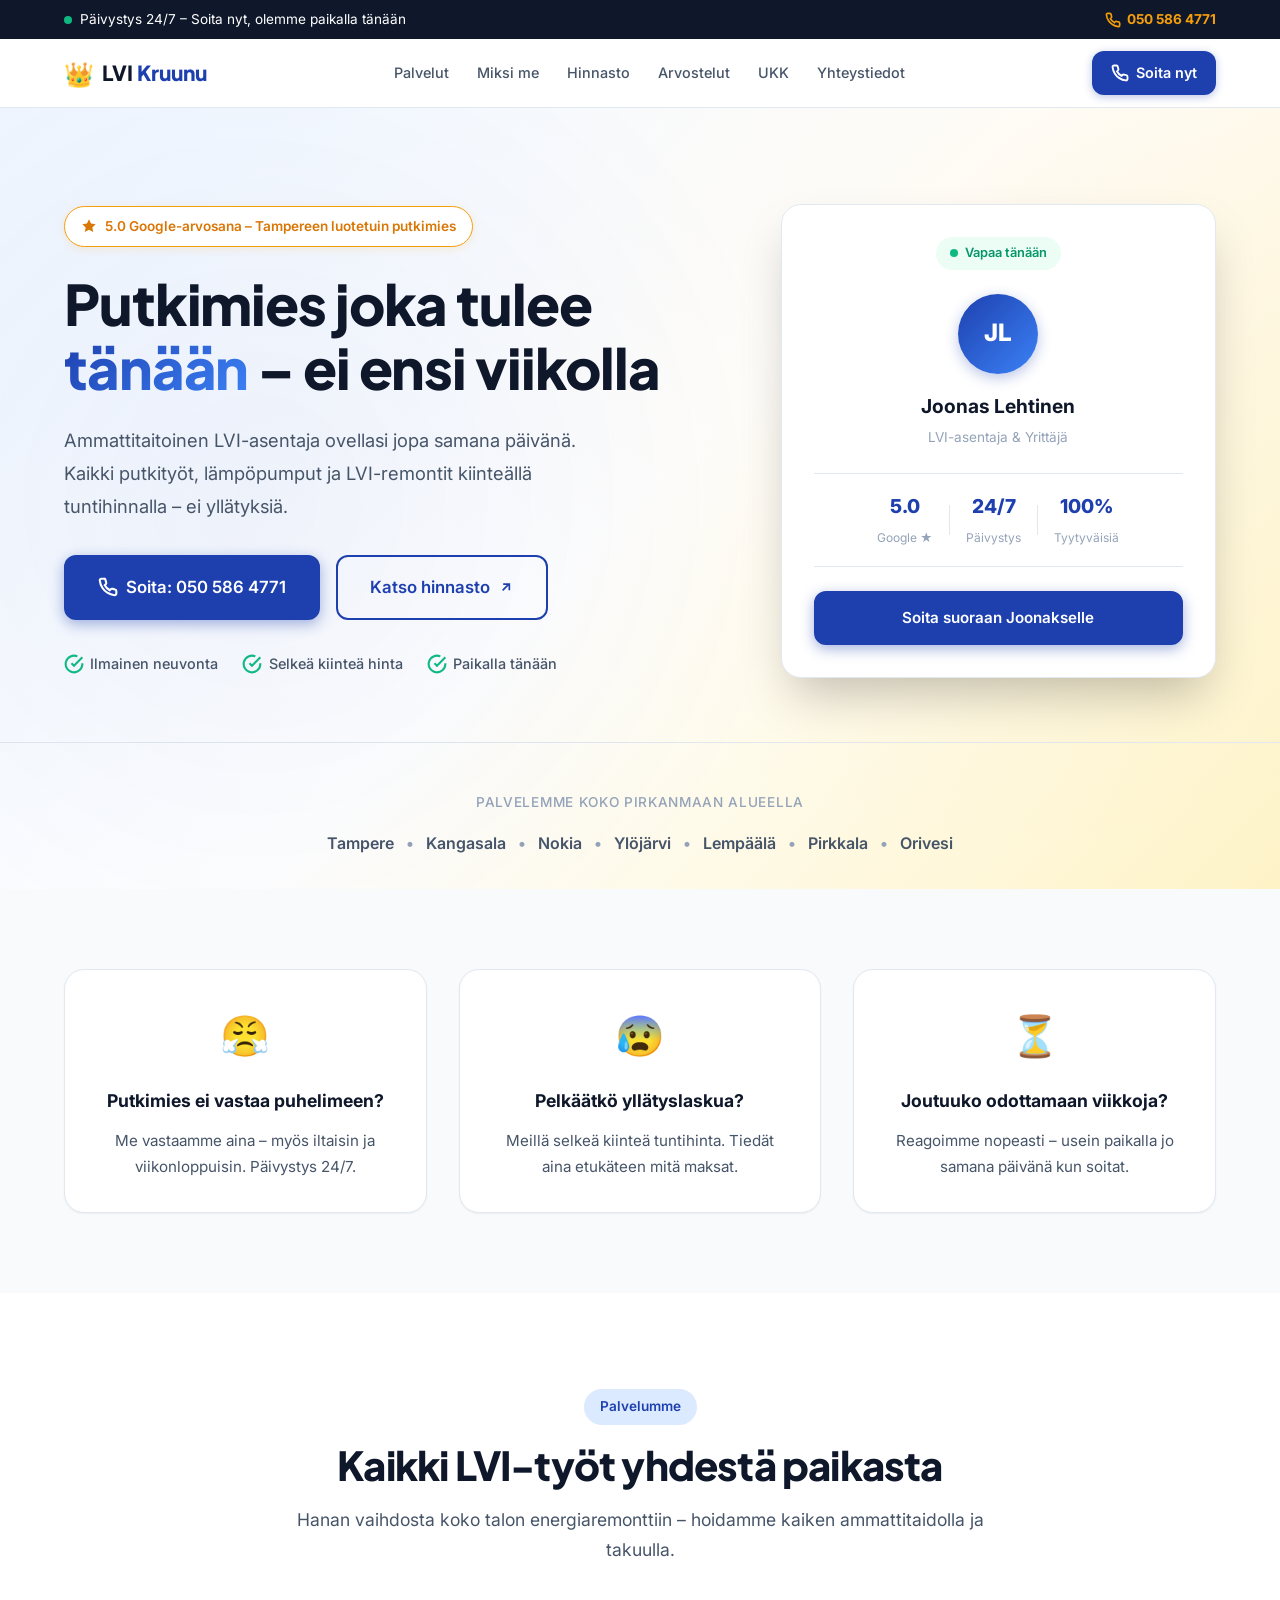
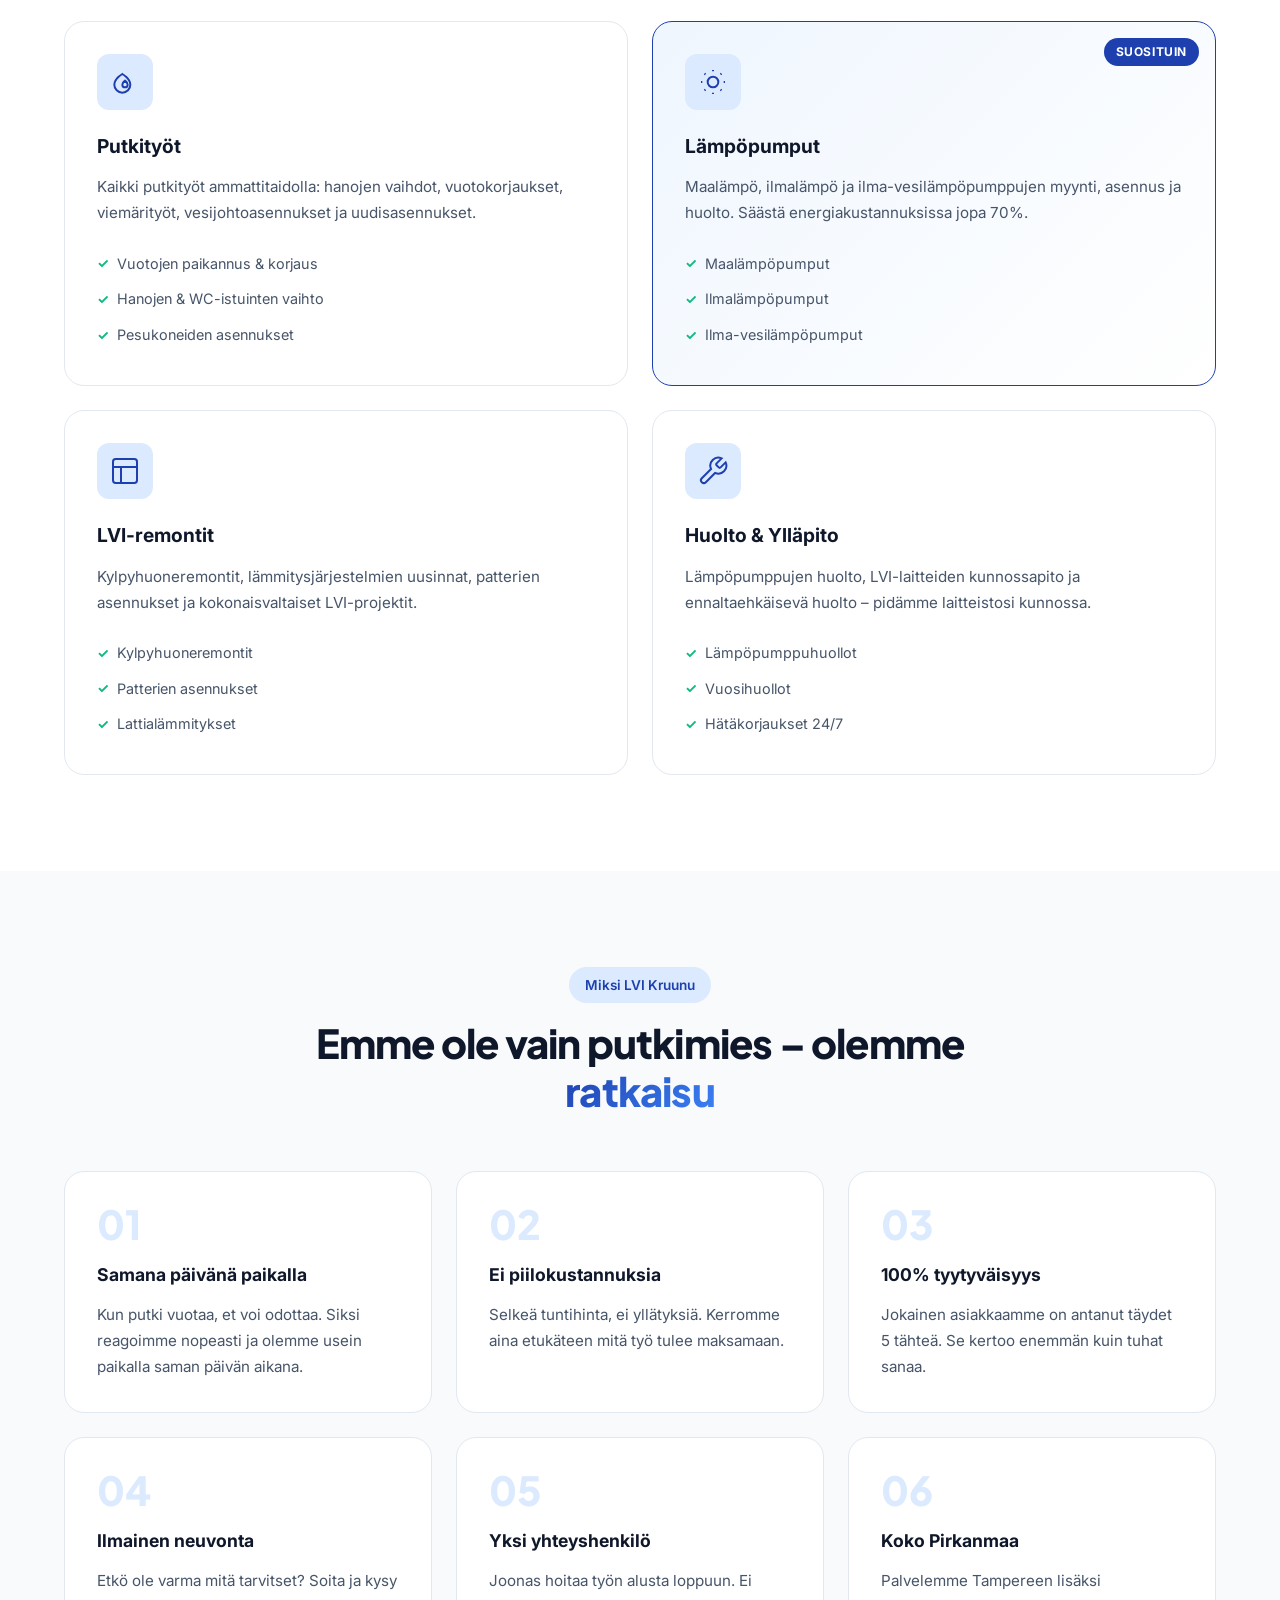
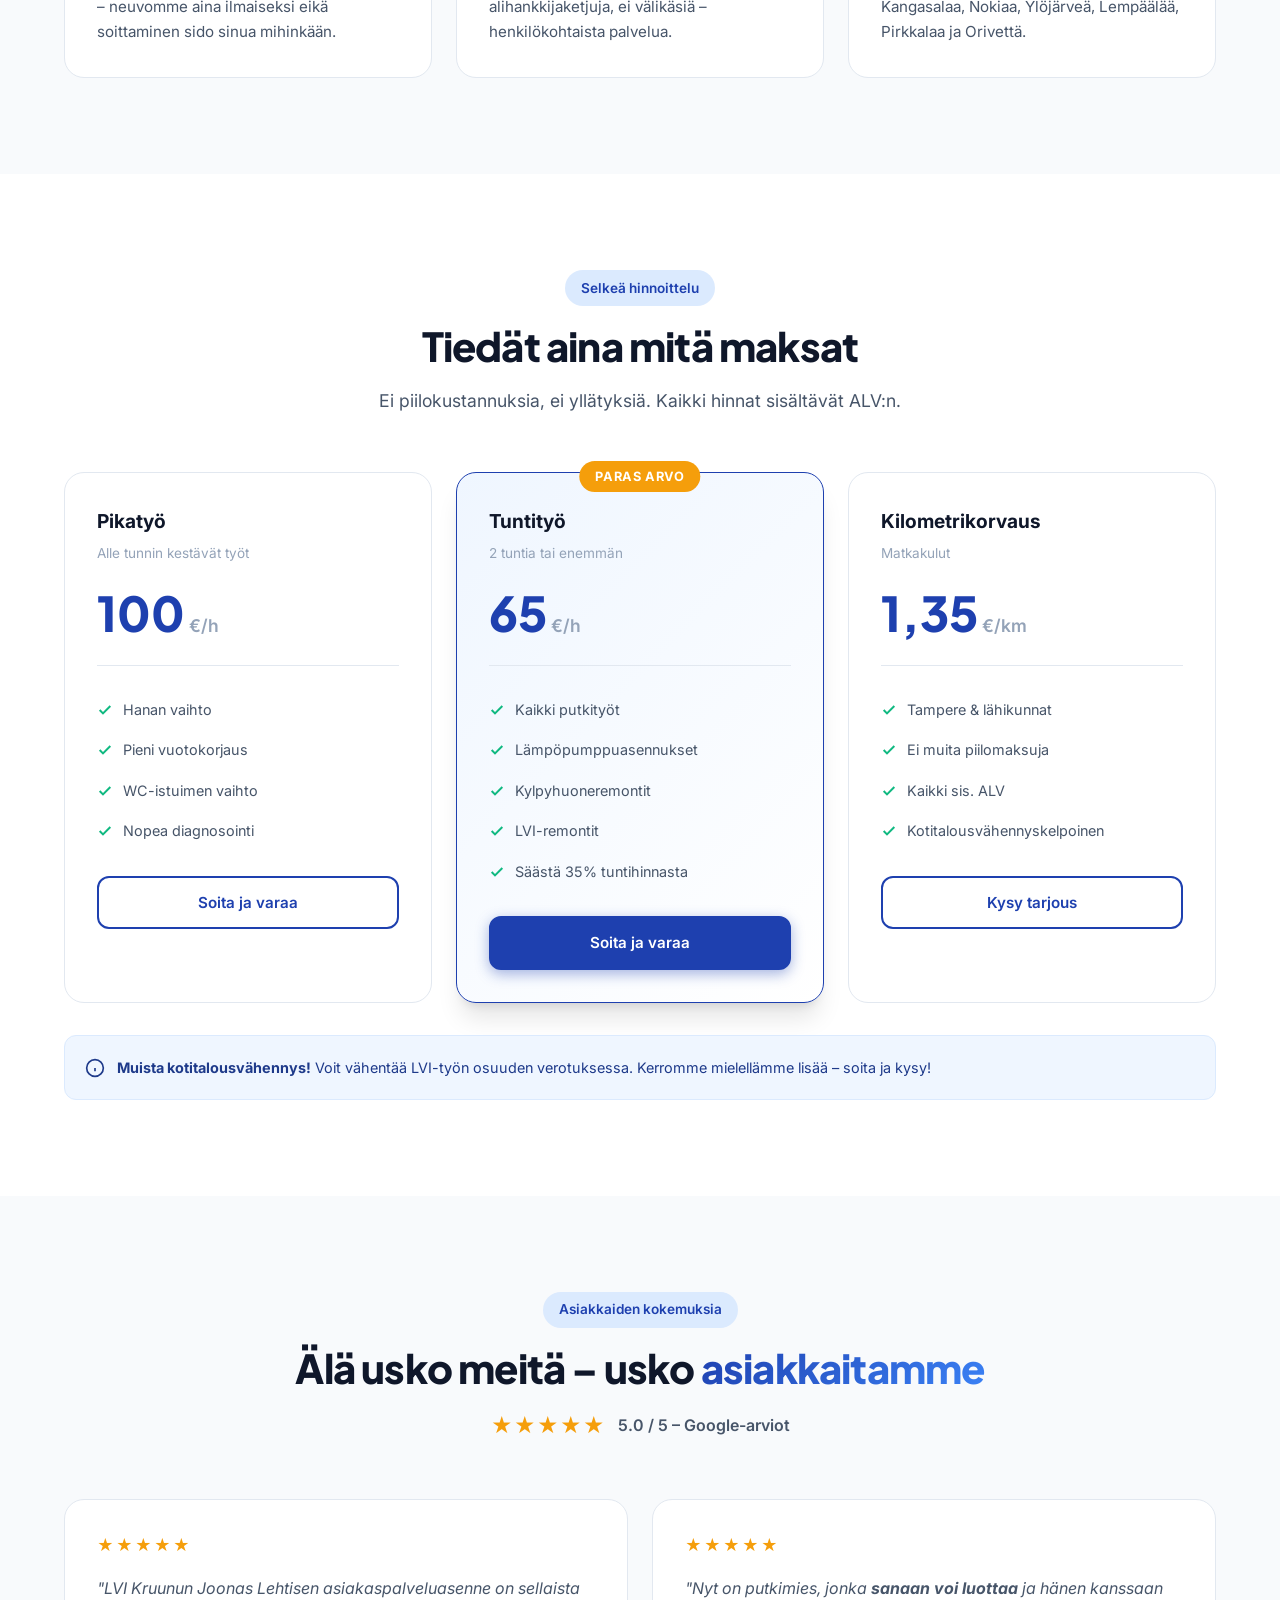
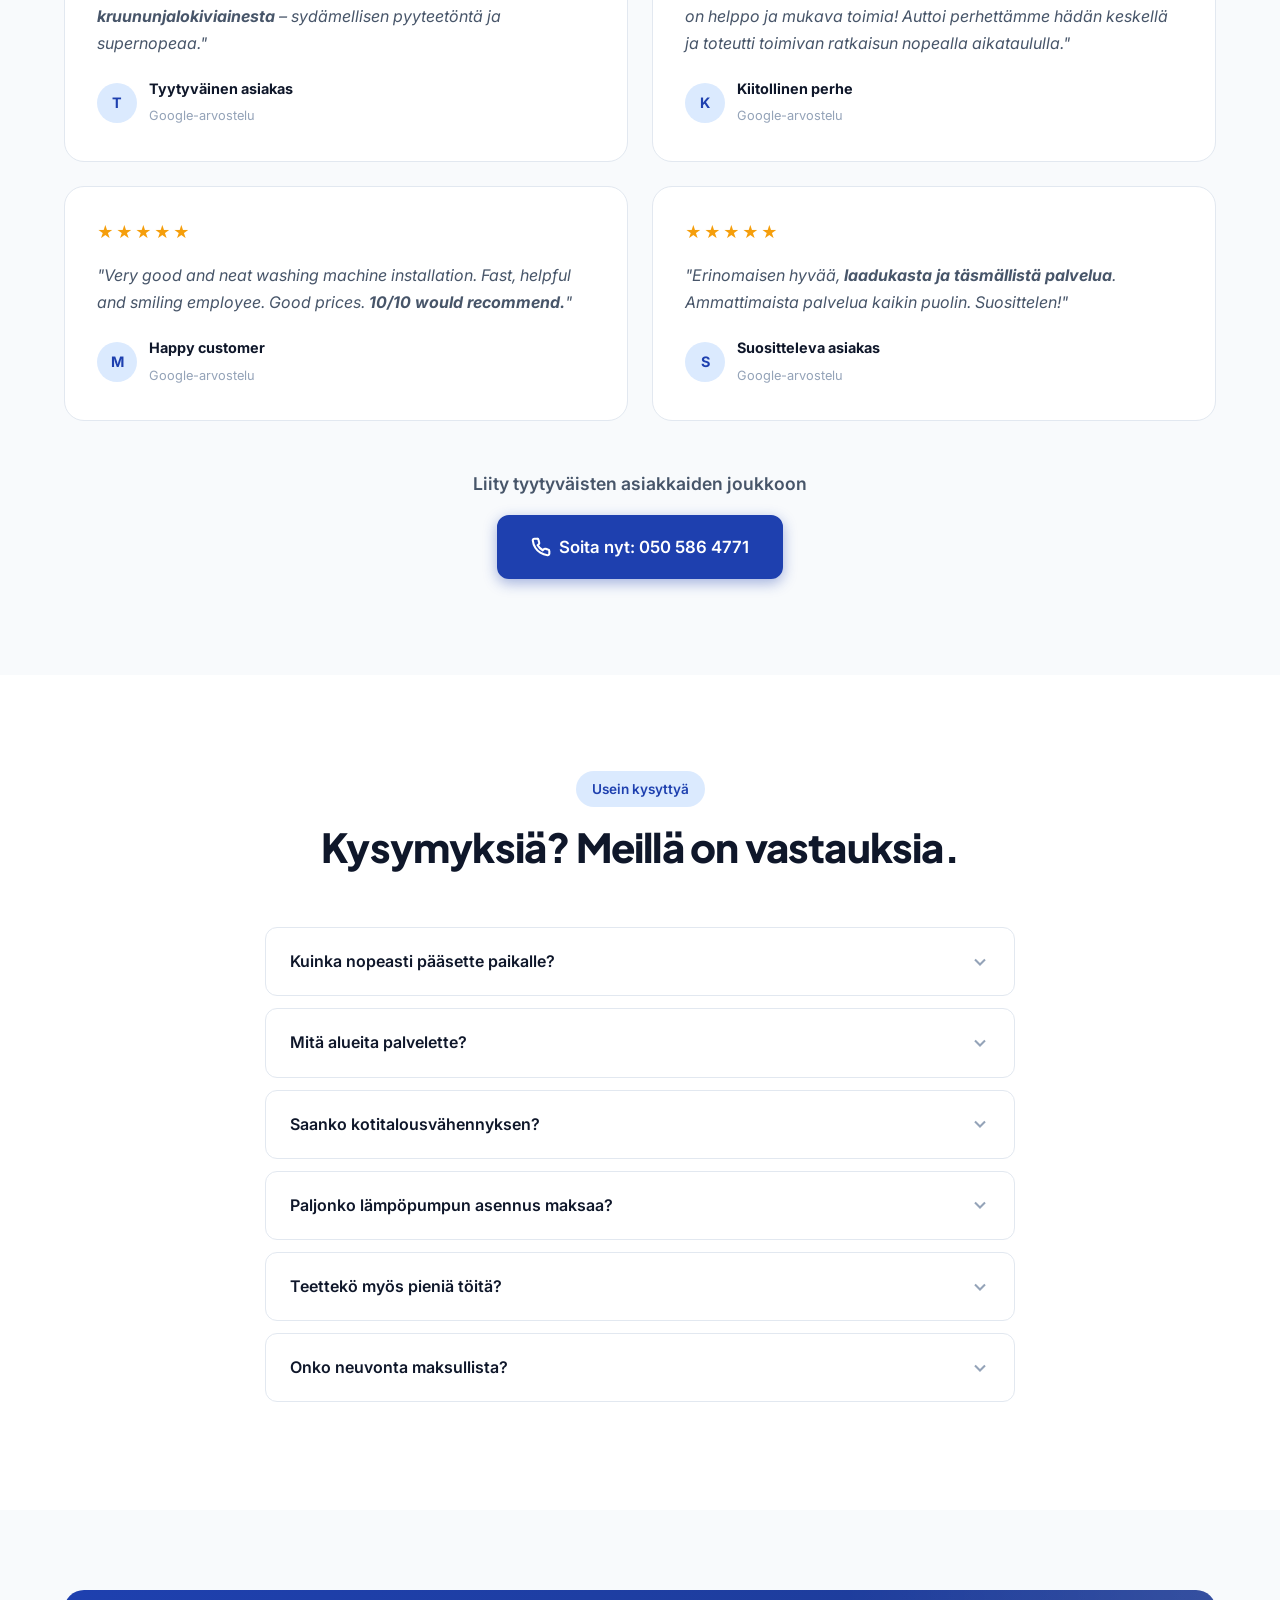
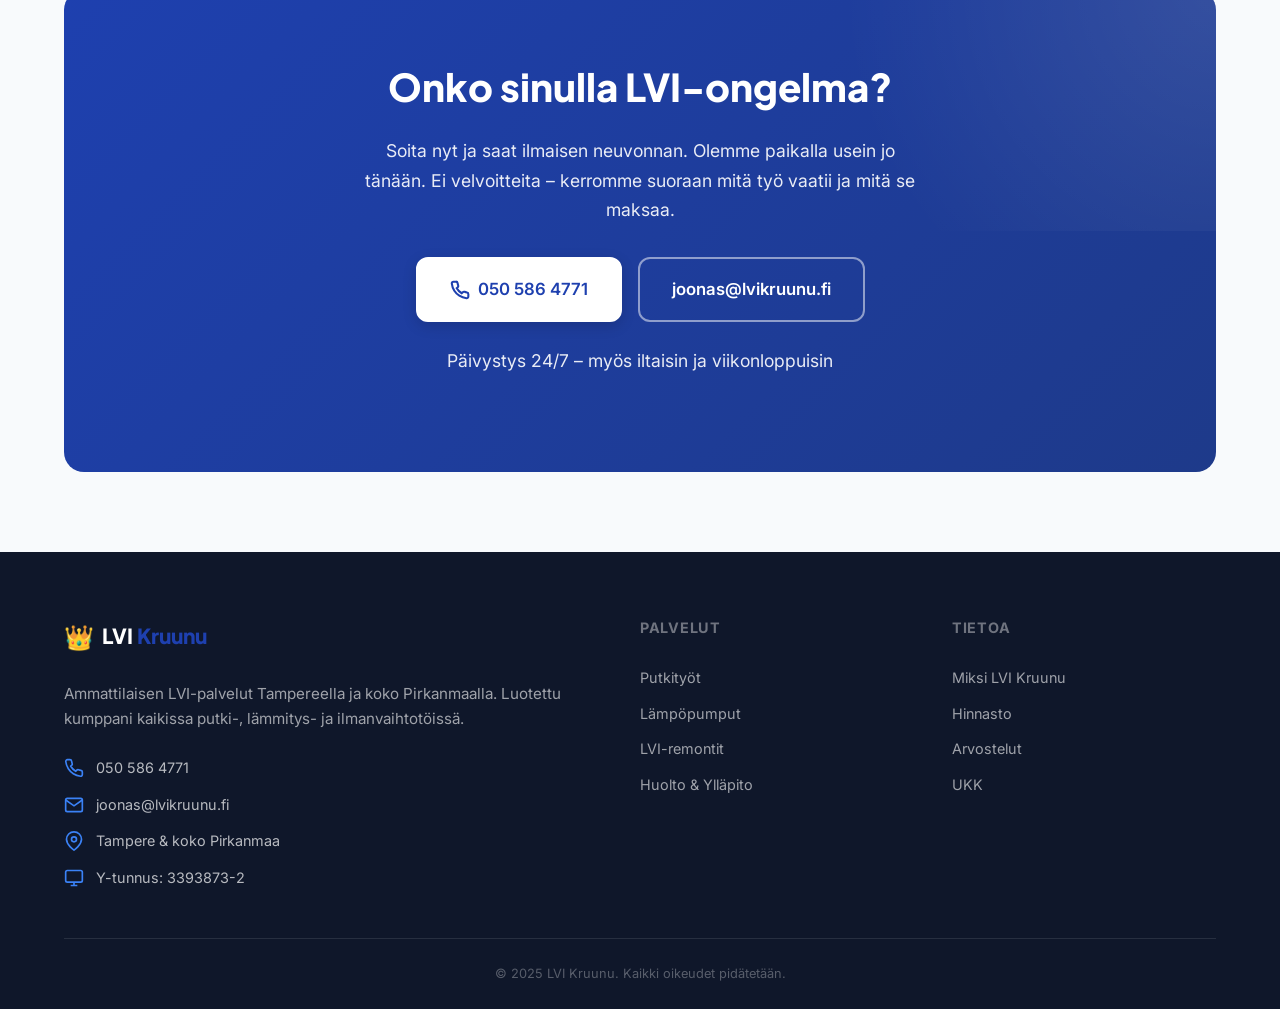
==== docs/index.html @ 4e3b3e15 "feat: add docs/ folder for GitHub Pages deployment Copy static site files to docs/ directory for Git" ====
<!DOCTYPE html>
<html lang="fi">
<head>
    <meta charset="UTF-8">
    <meta name="viewport" content="width=device-width, initial-scale=1.0">
    <title>LVI Kruunu | Ammattilaisen LVI-palvelut Tampereella – Päivystys 24/7</title>
    <meta name="description" content="Tampereen luotetuin putkimies. 5 tähden Google-arviot. Päivystys 24/7. Kaikki LVI-työt alkaen 65€/h. Soita nyt!">
    <link rel="preconnect" href="https://fonts.googleapis.com">
    <link rel="preconnect" href="https://fonts.gstatic.com" crossorigin>
    <link href="https://fonts.googleapis.com/css2?family=Inter:wght@400;500;600;700;800;900&family=Plus+Jakarta+Sans:wght@700;800&display=swap" rel="stylesheet">
    <link rel="stylesheet" href="style.css">
</head>
<body>

<!-- Sticky Top Bar - Urgency -->
<div class="top-bar">
    <div class="container top-bar-content">
        <span class="top-bar-text">
            <span class="pulse-dot"></span>
            Päivystys 24/7 – Soita nyt, olemme paikalla tänään
        </span>
        <a href="tel:+358505864771" class="top-bar-phone">
            <svg width="16" height="16" viewBox="0 0 24 24" fill="none" stroke="currentColor" stroke-width="2.5"><path d="M22 16.92v3a2 2 0 01-2.18 2 19.79 19.79 0 01-8.63-3.07 19.5 19.5 0 01-6-6 19.79 19.79 0 01-3.07-8.67A2 2 0 014.11 2h3a2 2 0 012 1.72c.127.96.361 1.903.7 2.81a2 2 0 01-.45 2.11L8.09 9.91a16 16 0 006 6l1.27-1.27a2 2 0 012.11-.45c.907.339 1.85.573 2.81.7A2 2 0 0122 16.92z"/></svg>
            050 586 4771
        </a>
    </div>
</div>

<!-- Navigation -->
<nav class="navbar" id="navbar">
    <div class="container nav-content">
        <a href="#" class="logo">
            <span class="logo-icon">👑</span>
            <span class="logo-text">LVI <span class="logo-highlight">Kruunu</span></span>
        </a>
        <div class="nav-links" id="navLinks">
            <a href="#palvelut">Palvelut</a>
            <a href="#miksi-me">Miksi me</a>
            <a href="#hinnasto">Hinnasto</a>
            <a href="#arvostelut">Arvostelut</a>
            <a href="#ukk">UKK</a>
            <a href="#yhteystiedot">Yhteystiedot</a>
        </div>
        <a href="tel:+358505864771" class="nav-cta">
            <svg width="18" height="18" viewBox="0 0 24 24" fill="none" stroke="currentColor" stroke-width="2.5"><path d="M22 16.92v3a2 2 0 01-2.18 2 19.79 19.79 0 01-8.63-3.07 19.5 19.5 0 01-6-6 19.79 19.79 0 01-3.07-8.67A2 2 0 014.11 2h3a2 2 0 012 1.72c.127.96.361 1.903.7 2.81a2 2 0 01-.45 2.11L8.09 9.91a16 16 0 006 6l1.27-1.27a2 2 0 012.11-.45c.907.339 1.85.573 2.81.7A2 2 0 0122 16.92z"/></svg>
            Soita nyt
        </a>
        <button class="mobile-menu-btn" id="mobileMenuBtn" aria-label="Avaa valikko">
            <span></span><span></span><span></span>
        </button>
    </div>
</nav>

<!-- Hero Section -->
<section class="hero">
    <div class="hero-bg-pattern"></div>
    <div class="container hero-content">
        <div class="hero-text">
            <div class="hero-badge animate-fade-in">
                <svg width="16" height="16" viewBox="0 0 24 24" fill="currentColor"><path d="M12 2l3.09 6.26L22 9.27l-5 4.87 1.18 6.88L12 17.77l-6.18 3.25L7 14.14 2 9.27l6.91-1.01L12 2z"/></svg>
                5.0 Google-arvosana – Tampereen luotetuin putkimies
            </div>
            <h1 class="hero-title animate-fade-in-up">
                Putkimies joka tulee <span class="gradient-text">tänään</span> – ei ensi viikolla
            </h1>
            <p class="hero-subtitle animate-fade-in-up delay-1">
                Ammattitaitoinen LVI-asentaja ovellasi jopa samana päivänä. Kaikki putkityöt, lämpöpumput ja LVI-remontit kiinteällä tuntihinnalla – ei yllätyksiä.
            </p>
            <div class="hero-ctas animate-fade-in-up delay-2">
                <a href="tel:+358505864771" class="btn btn-primary btn-lg">
                    <svg width="20" height="20" viewBox="0 0 24 24" fill="none" stroke="currentColor" stroke-width="2.5"><path d="M22 16.92v3a2 2 0 01-2.18 2 19.79 19.79 0 01-8.63-3.07 19.5 19.5 0 01-6-6 19.79 19.79 0 01-3.07-8.67A2 2 0 014.11 2h3a2 2 0 012 1.72c.127.96.361 1.903.7 2.81a2 2 0 01-.45 2.11L8.09 9.91a16 16 0 006 6l1.27-1.27a2 2 0 012.11-.45c.907.339 1.85.573 2.81.7A2 2 0 0122 16.92z"/></svg>
                    Soita: 050 586 4771
                </a>
                <a href="#hinnasto" class="btn btn-outline btn-lg">
                    Katso hinnasto
                    <svg width="16" height="16" viewBox="0 0 24 24" fill="none" stroke="currentColor" stroke-width="2.5"><path d="M7 17l9.2-9.2M17 17V7.8H7.8"/></svg>
                </a>
            </div>
            <div class="hero-trust animate-fade-in-up delay-3">
                <div class="trust-item">
                    <svg width="20" height="20" viewBox="0 0 24 24" fill="none" stroke="#10b981" stroke-width="2.5"><path d="M22 11.08V12a10 10 0 11-5.93-9.14"/><polyline points="22 4 12 14.01 9 11.01"/></svg>
                    Ilmainen neuvonta
                </div>
                <div class="trust-item">
                    <svg width="20" height="20" viewBox="0 0 24 24" fill="none" stroke="#10b981" stroke-width="2.5"><path d="M22 11.08V12a10 10 0 11-5.93-9.14"/><polyline points="22 4 12 14.01 9 11.01"/></svg>
                    Selkeä kiinteä hinta
                </div>
                <div class="trust-item">
                    <svg width="20" height="20" viewBox="0 0 24 24" fill="none" stroke="#10b981" stroke-width="2.5"><path d="M22 11.08V12a10 10 0 11-5.93-9.14"/><polyline points="22 4 12 14.01 9 11.01"/></svg>
                    Paikalla tänään
                </div>
            </div>
        </div>
        <div class="hero-visual animate-fade-in-left delay-2">
            <div class="hero-card">
                <div class="hero-card-header">
                    <span class="status-live">
                        <span class="pulse-dot-green"></span>
                        Vapaa tänään
                    </span>
                </div>
                <div class="hero-card-avatar">
                    <div class="avatar-placeholder">JL</div>
                </div>
                <h3>Joonas Lehtinen</h3>
                <p class="hero-card-role">LVI-asentaja & Yrittäjä</p>
                <div class="hero-card-stats">
                    <div class="stat">
                        <span class="stat-value">5.0</span>
                        <span class="stat-label">Google ★</span>
                    </div>
                    <div class="stat-divider"></div>
                    <div class="stat">
                        <span class="stat-value">24/7</span>
                        <span class="stat-label">Päivystys</span>
                    </div>
                    <div class="stat-divider"></div>
                    <div class="stat">
                        <span class="stat-value">100%</span>
                        <span class="stat-label">Tyytyväisiä</span>
                    </div>
                </div>
                <a href="tel:+358505864771" class="btn btn-primary" style="width:100%;margin-top:1.5rem;">
                    Soita suoraan Joonakselle
                </a>
            </div>
        </div>
    </div>
    <div class="hero-logos">
        <div class="container">
            <p class="logos-label">Palvelemme koko Pirkanmaan alueella</p>
            <div class="logos-list">
                <span>Tampere</span>
                <span class="dot">•</span>
                <span>Kangasala</span>
                <span class="dot">•</span>
                <span>Nokia</span>
                <span class="dot">•</span>
                <span>Ylöjärvi</span>
                <span class="dot">•</span>
                <span>Lempäälä</span>
                <span class="dot">•</span>
                <span>Pirkkala</span>
                <span class="dot">•</span>
                <span>Orivesi</span>
            </div>
        </div>
    </div>
</section>

<!-- Problem / Agitation Section -->
<section class="problem-section">
    <div class="container">
        <div class="problem-grid">
            <div class="problem-card" data-animate>
                <div class="problem-icon">😤</div>
                <h3>Putkimies ei vastaa puhelimeen?</h3>
                <p>Me vastaamme aina – myös iltaisin ja viikonloppuisin. Päivystys 24/7.</p>
            </div>
            <div class="problem-card" data-animate>
                <div class="problem-icon">😰</div>
                <h3>Pelkäätkö yllätys&shy;laskua?</h3>
                <p>Meillä selkeä kiinteä tuntihinta. Tiedät aina etukäteen mitä maksat.</p>
            </div>
            <div class="problem-card" data-animate>
                <div class="problem-icon">⏳</div>
                <h3>Joutuuko odottamaan viikkoja?</h3>
                <p>Reagoimme nopeasti – usein paikalla jo samana päivänä kun soitat.</p>
            </div>
        </div>
    </div>
</section>

<!-- Services Section -->
<section class="services-section" id="palvelut">
    <div class="container">
        <div class="section-header" data-animate>
            <span class="section-badge">Palvelumme</span>
            <h2 class="section-title">Kaikki LVI-työt yhdestä paikasta</h2>
            <p class="section-subtitle">Hanan vaihdosta koko talon energiaremonttiin – hoidamme kaiken ammattitaidolla ja takuulla.</p>
        </div>
        <div class="services-grid">
            <div class="service-card" data-animate>
                <div class="service-icon">
                    <svg width="32" height="32" viewBox="0 0 24 24" fill="none" stroke="currentColor" stroke-width="1.5"><path d="M4 14c0-4.5 6-8 6-8s6 3.5 6 8a6 6 0 01-12 0z"/><path d="M10 14a2 2 0 004 0c0-1.5-2-3-2-3s-2 1.5-2 3z"/></svg>
                </div>
                <h3>Putkityöt</h3>
                <p>Kaikki putkityöt ammattitaidolla: hanojen vaihdot, vuotokorjaukset, viemärityöt, vesijohtoasennukset ja uudisasennukset.</p>
                <ul class="service-features">
                    <li>Vuotojen paikannus & korjaus</li>
                    <li>Hanojen & WC-istuinten vaihto</li>
                    <li>Pesukoneiden asennukset</li>
                </ul>
            </div>
            <div class="service-card featured" data-animate>
                <div class="service-popular">Suosituin</div>
                <div class="service-icon">
                    <svg width="32" height="32" viewBox="0 0 24 24" fill="none" stroke="currentColor" stroke-width="1.5"><path d="M12 3v1m0 16v1m9-9h-1M4 12H3m15.364 6.364l-.707-.707M6.343 6.343l-.707-.707m12.728 0l-.707.707M6.343 17.657l-.707.707"/><circle cx="12" cy="12" r="4"/></svg>
                </div>
                <h3>Lämpöpumput</h3>
                <p>Maalämpö, ilmalämpö ja ilma-vesilämpöpumppujen myynti, asennus ja huolto. Säästä energiakustannuksissa jopa 70%.</p>
                <ul class="service-features">
                    <li>Maalämpöpumput</li>
                    <li>Ilmalämpöpumput</li>
                    <li>Ilma-vesilämpöpumput</li>
                </ul>
            </div>
            <div class="service-card" data-animate>
                <div class="service-icon">
                    <svg width="32" height="32" viewBox="0 0 24 24" fill="none" stroke="currentColor" stroke-width="1.5"><rect x="3" y="3" width="18" height="18" rx="2"/><path d="M3 9h18M9 21V9"/></svg>
                </div>
                <h3>LVI-remontit</h3>
                <p>Kylpyhuoneremontit, lämmitysjärjestelmien uusinnat, patterien asennukset ja kokonaisvaltaiset LVI-projektit.</p>
                <ul class="service-features">
                    <li>Kylpyhuoneremontit</li>
                    <li>Patterien asennukset</li>
                    <li>Lattialämmitykset</li>
                </ul>
            </div>
            <div class="service-card" data-animate>
                <div class="service-icon">
                    <svg width="32" height="32" viewBox="0 0 24 24" fill="none" stroke="currentColor" stroke-width="1.5"><path d="M14.7 6.3a1 1 0 000 1.4l1.6 1.6a1 1 0 001.4 0l3.77-3.77a6 6 0 01-7.94 7.94l-6.91 6.91a2.12 2.12 0 01-3-3l6.91-6.91a6 6 0 017.94-7.94l-3.76 3.76z"/></svg>
                </div>
                <h3>Huolto & Ylläpito</h3>
                <p>Lämpöpumppujen huolto, LVI-laitteiden kunnossapito ja ennaltaehkäisevä huolto – pidämme laitteistosi kunnossa.</p>
                <ul class="service-features">
                    <li>Lämpöpumppuhuollot</li>
                    <li>Vuosihuollot</li>
                    <li>Hätäkorjaukset 24/7</li>
                </ul>
            </div>
        </div>
    </div>
</section>

<!-- Why Us Section -->
<section class="why-section" id="miksi-me">
    <div class="container">
        <div class="section-header" data-animate>
            <span class="section-badge">Miksi LVI Kruunu</span>
            <h2 class="section-title">Emme ole vain putkimies – olemme <span class="gradient-text">ratkaisu</span></h2>
        </div>
        <div class="why-grid">
            <div class="why-card" data-animate>
                <div class="why-number">01</div>
                <h3>Samana päivänä paikalla</h3>
                <p>Kun putki vuotaa, et voi odottaa. Siksi reagoimme nopeasti ja olemme usein paikalla saman päivän aikana.</p>
            </div>
            <div class="why-card" data-animate>
                <div class="why-number">02</div>
                <h3>Ei piilokustannuksia</h3>
                <p>Selkeä tuntihinta, ei yllätyksiä. Kerromme aina etukäteen mitä työ tulee maksamaan.</p>
            </div>
            <div class="why-card" data-animate>
                <div class="why-number">03</div>
                <h3>100% tyytyväisyys</h3>
                <p>Jokainen asiakkaamme on antanut täydet 5 tähteä. Se kertoo enemmän kuin tuhat sanaa.</p>
            </div>
            <div class="why-card" data-animate>
                <div class="why-number">04</div>
                <h3>Ilmainen neuvonta</h3>
                <p>Etkö ole varma mitä tarvitset? Soita ja kysy – neuvomme aina ilmaiseksi eikä soittaminen sido sinua mihinkään.</p>
            </div>
            <div class="why-card" data-animate>
                <div class="why-number">05</div>
                <h3>Yksi yhteys&shy;henkilö</h3>
                <p>Joonas hoitaa työn alusta loppuun. Ei alihankkijaketjuja, ei välikäsiä – henkilökohtaista palvelua.</p>
            </div>
            <div class="why-card" data-animate>
                <div class="why-number">06</div>
                <h3>Koko Pirkanmaa</h3>
                <p>Palvelemme Tampereen lisäksi Kangasalaa, Nokiaa, Ylöjärveä, Lempäälää, Pirkkalaa ja Orivettä.</p>
            </div>
        </div>
    </div>
</section>

<!-- Pricing Section -->
<section class="pricing-section" id="hinnasto">
    <div class="container">
        <div class="section-header" data-animate>
            <span class="section-badge">Selkeä hinnoittelu</span>
            <h2 class="section-title">Tiedät aina mitä maksat</h2>
            <p class="section-subtitle">Ei piilokustannuksia, ei yllätyksiä. Kaikki hinnat sisältävät ALV:n.</p>
        </div>
        <div class="pricing-grid">
            <div class="pricing-card" data-animate>
                <div class="pricing-header">
                    <h3>Pikatyö</h3>
                    <p>Alle tunnin kestävät työt</p>
                </div>
                <div class="pricing-price">
                    <span class="price-amount">100</span>
                    <span class="price-unit">€/h</span>
                </div>
                <ul class="pricing-features">
                    <li>
                        <svg width="16" height="16" viewBox="0 0 24 24" fill="none" stroke="#10b981" stroke-width="3"><polyline points="20 6 9 17 4 12"/></svg>
                        Hanan vaihto
                    </li>
                    <li>
                        <svg width="16" height="16" viewBox="0 0 24 24" fill="none" stroke="#10b981" stroke-width="3"><polyline points="20 6 9 17 4 12"/></svg>
                        Pieni vuotokorjaus
                    </li>
                    <li>
                        <svg width="16" height="16" viewBox="0 0 24 24" fill="none" stroke="#10b981" stroke-width="3"><polyline points="20 6 9 17 4 12"/></svg>
                        WC-istuimen vaihto
                    </li>
                    <li>
                        <svg width="16" height="16" viewBox="0 0 24 24" fill="none" stroke="#10b981" stroke-width="3"><polyline points="20 6 9 17 4 12"/></svg>
                        Nopea diagnosointi
                    </li>
                </ul>
                <a href="tel:+358505864771" class="btn btn-outline" style="width:100%">Soita ja varaa</a>
            </div>
            <div class="pricing-card pricing-featured" data-animate>
                <div class="pricing-best">Paras arvo</div>
                <div class="pricing-header">
                    <h3>Tuntityö</h3>
                    <p>2 tuntia tai enemmän</p>
                </div>
                <div class="pricing-price">
                    <span class="price-amount">65</span>
                    <span class="price-unit">€/h</span>
                </div>
                <ul class="pricing-features">
                    <li>
                        <svg width="16" height="16" viewBox="0 0 24 24" fill="none" stroke="#10b981" stroke-width="3"><polyline points="20 6 9 17 4 12"/></svg>
                        Kaikki putkityöt
                    </li>
                    <li>
                        <svg width="16" height="16" viewBox="0 0 24 24" fill="none" stroke="#10b981" stroke-width="3"><polyline points="20 6 9 17 4 12"/></svg>
                        Lämpöpumppuasennukset
                    </li>
                    <li>
                        <svg width="16" height="16" viewBox="0 0 24 24" fill="none" stroke="#10b981" stroke-width="3"><polyline points="20 6 9 17 4 12"/></svg>
                        Kylpyhuoneremontit
                    </li>
                    <li>
                        <svg width="16" height="16" viewBox="0 0 24 24" fill="none" stroke="#10b981" stroke-width="3"><polyline points="20 6 9 17 4 12"/></svg>
                        LVI-remontit
                    </li>
                    <li>
                        <svg width="16" height="16" viewBox="0 0 24 24" fill="none" stroke="#10b981" stroke-width="3"><polyline points="20 6 9 17 4 12"/></svg>
                        Säästä 35% tuntihinnasta
                    </li>
                </ul>
                <a href="tel:+358505864771" class="btn btn-primary" style="width:100%">Soita ja varaa</a>
            </div>
            <div class="pricing-card" data-animate>
                <div class="pricing-header">
                    <h3>Kilometrikorvaus</h3>
                    <p>Matkakulut</p>
                </div>
                <div class="pricing-price">
                    <span class="price-amount">1,35</span>
                    <span class="price-unit">€/km</span>
                </div>
                <ul class="pricing-features">
                    <li>
                        <svg width="16" height="16" viewBox="0 0 24 24" fill="none" stroke="#10b981" stroke-width="3"><polyline points="20 6 9 17 4 12"/></svg>
                        Tampere & lähikunnat
                    </li>
                    <li>
                        <svg width="16" height="16" viewBox="0 0 24 24" fill="none" stroke="#10b981" stroke-width="3"><polyline points="20 6 9 17 4 12"/></svg>
                        Ei muita piilomaksuja
                    </li>
                    <li>
                        <svg width="16" height="16" viewBox="0 0 24 24" fill="none" stroke="#10b981" stroke-width="3"><polyline points="20 6 9 17 4 12"/></svg>
                        Kaikki sis. ALV
                    </li>
                    <li>
                        <svg width="16" height="16" viewBox="0 0 24 24" fill="none" stroke="#10b981" stroke-width="3"><polyline points="20 6 9 17 4 12"/></svg>
                        Kotitalousvähennys&shy;kelpoinen
                    </li>
                </ul>
                <a href="tel:+358505864771" class="btn btn-outline" style="width:100%">Kysy tarjous</a>
            </div>
        </div>
        <div class="pricing-note" data-animate>
            <svg width="20" height="20" viewBox="0 0 24 24" fill="none" stroke="currentColor" stroke-width="2"><circle cx="12" cy="12" r="10"/><path d="M12 16v-4M12 8h.01"/></svg>
            <p><strong>Muista kotitalousvähennys!</strong> Voit vähentää LVI-työn osuuden verotuksessa. Kerromme mielellämme lisää – soita ja kysy!</p>
        </div>
    </div>
</section>

<!-- Reviews Section -->
<section class="reviews-section" id="arvostelut">
    <div class="container">
        <div class="section-header" data-animate>
            <span class="section-badge">Asiakkaiden kokemuksia</span>
            <h2 class="section-title">Älä usko meitä – usko <span class="gradient-text">asiakkaitamme</span></h2>
            <div class="reviews-summary">
                <div class="stars">★★★★★</div>
                <span>5.0 / 5 – Google-arviot</span>
            </div>
        </div>
        <div class="reviews-grid">
            <div class="review-card" data-animate>
                <div class="review-stars">★★★★★</div>
                <p class="review-text">"LVI Kruunun Joonas Lehtisen asiakaspalveluasenne on sellaista <strong>kruununjalokiviainesta</strong> – sydämellisen pyyteetöntä ja supernopeaa."</p>
                <div class="review-author">
                    <div class="review-avatar">T</div>
                    <div>
                        <strong>Tyytyväinen asiakas</strong>
                        <span>Google-arvostelu</span>
                    </div>
                </div>
            </div>
            <div class="review-card" data-animate>
                <div class="review-stars">★★★★★</div>
                <p class="review-text">"Nyt on putkimies, jonka <strong>sanaan voi luottaa</strong> ja hänen kanssaan on helppo ja mukava toimia! Auttoi perhettämme hädän keskellä ja toteutti toimivan ratkaisun nopealla aikataululla."</p>
                <div class="review-author">
                    <div class="review-avatar">K</div>
                    <div>
                        <strong>Kiitollinen perhe</strong>
                        <span>Google-arvostelu</span>
                    </div>
                </div>
            </div>
            <div class="review-card" data-animate>
                <div class="review-stars">★★★★★</div>
                <p class="review-text">"Very good and neat washing machine installation. Fast, helpful and smiling employee. Good prices. <strong>10/10 would recommend.</strong>"</p>
                <div class="review-author">
                    <div class="review-avatar">M</div>
                    <div>
                        <strong>Happy customer</strong>
                        <span>Google-arvostelu</span>
                    </div>
                </div>
            </div>
            <div class="review-card" data-animate>
                <div class="review-stars">★★★★★</div>
                <p class="review-text">"Erinomaisen hyvää, <strong>laadukasta ja täsmällistä palvelua</strong>. Ammattimaista palvelua kaikin puolin. Suosittelen!"</p>
                <div class="review-author">
                    <div class="review-avatar">S</div>
                    <div>
                        <strong>Suositteleva asiakas</strong>
                        <span>Google-arvostelu</span>
                    </div>
                </div>
            </div>
        </div>
        <div class="reviews-cta" data-animate>
            <p>Liity tyytyväisten asiakkaiden joukkoon</p>
            <a href="tel:+358505864771" class="btn btn-primary btn-lg">
                <svg width="20" height="20" viewBox="0 0 24 24" fill="none" stroke="currentColor" stroke-width="2.5"><path d="M22 16.92v3a2 2 0 01-2.18 2 19.79 19.79 0 01-8.63-3.07 19.5 19.5 0 01-6-6 19.79 19.79 0 01-3.07-8.67A2 2 0 014.11 2h3a2 2 0 012 1.72c.127.96.361 1.903.7 2.81a2 2 0 01-.45 2.11L8.09 9.91a16 16 0 006 6l1.27-1.27a2 2 0 012.11-.45c.907.339 1.85.573 2.81.7A2 2 0 0122 16.92z"/></svg>
                Soita nyt: 050 586 4771
            </a>
        </div>
    </div>
</section>

<!-- FAQ Section -->
<section class="faq-section" id="ukk">
    <div class="container">
        <div class="section-header" data-animate>
            <span class="section-badge">Usein kysyttyä</span>
            <h2 class="section-title">Kysymyksiä? Meillä on vastauksia.</h2>
        </div>
        <div class="faq-grid" data-animate>
            <details class="faq-item">
                <summary>
                    Kuinka nopeasti pääsette paikalle?
                    <svg width="20" height="20" viewBox="0 0 24 24" fill="none" stroke="currentColor" stroke-width="2.5"><path d="M6 9l6 6 6-6"/></svg>
                </summary>
                <p>Useimmissa tapauksissa pääsemme paikalle saman päivän aikana. Kiireellisissä tapauksissa (esim. putkivuoto) pyrimme olemaan paikalla mahdollisimman nopeasti – päivystämme 24/7.</p>
            </details>
            <details class="faq-item">
                <summary>
                    Mitä alueita palvelette?
                    <svg width="20" height="20" viewBox="0 0 24 24" fill="none" stroke="currentColor" stroke-width="2.5"><path d="M6 9l6 6 6-6"/></svg>
                </summary>
                <p>Palvelemme koko Pirkanmaan alueella: Tampere, Kangasala, Nokia, Ylöjärvi, Lempäälä, Pirkkala, Orivesi ja lähikunnat. Kilometrikorvaus on vain 1,35 €/km.</p>
            </details>
            <details class="faq-item">
                <summary>
                    Saanko kotitalousvähennyksen?
                    <svg width="20" height="20" viewBox="0 0 24 24" fill="none" stroke="currentColor" stroke-width="2.5"><path d="M6 9l6 6 6-6"/></svg>
                </summary>
                <p>Kyllä! LVI-asennustyöt ovat kotitalousvähennyskelpoisia. Tämä tarkoittaa merkittävää säästöä verotuksessa. Autamme mielellämme kotitalousvähennyksen hakemisessa.</p>
            </details>
            <details class="faq-item">
                <summary>
                    Paljonko lämpöpumpun asennus maksaa?
                    <svg width="20" height="20" viewBox="0 0 24 24" fill="none" stroke="currentColor" stroke-width="2.5"><path d="M6 9l6 6 6-6"/></svg>
                </summary>
                <p>Hinta riippuu pumpputyypistä ja kohteesta. Ilmalämpöpumpun asennus on yleensä edullisin vaihtoehto. Soita meille niin annamme tarkan tarjouksen juuri sinun kohteeseen – neuvonta on aina ilmaista!</p>
            </details>
            <details class="faq-item">
                <summary>
                    Teettekö myös pieniä töitä?
                    <svg width="20" height="20" viewBox="0 0 24 24" fill="none" stroke="currentColor" stroke-width="2.5"><path d="M6 9l6 6 6-6"/></svg>
                </summary>
                <p>Ehdottomasti! Teemme kaiken hanan vaihdosta koko talon energiaremonttiin. Mikään työ ei ole liian pieni tai liian suuri.</p>
            </details>
            <details class="faq-item">
                <summary>
                    Onko neuvonta maksullista?
                    <svg width="20" height="20" viewBox="0 0 24 24" fill="none" stroke="currentColor" stroke-width="2.5"><path d="M6 9l6 6 6-6"/></svg>
                </summary>
                <p>Ei! Neuvonta on aina ilmaista. Soita rohkeasti ja kysy – autamme mielellämme selvittämään mitä sinun tilanteessasi kannattaa tehdä. Soittaminen ei sido sinua mihinkään.</p>
            </details>
        </div>
    </div>
</section>

<!-- CTA Section -->
<section class="cta-section">
    <div class="container">
        <div class="cta-card" data-animate>
            <h2>Onko sinulla LVI-ongelma?</h2>
            <p>Soita nyt ja saat ilmaisen neuvonnan. Olemme paikalla usein jo tänään. Ei velvoitteita – kerromme suoraan mitä työ vaatii ja mitä se maksaa.</p>
            <div class="cta-buttons">
                <a href="tel:+358505864771" class="btn btn-white btn-lg">
                    <svg width="20" height="20" viewBox="0 0 24 24" fill="none" stroke="currentColor" stroke-width="2.5"><path d="M22 16.92v3a2 2 0 01-2.18 2 19.79 19.79 0 01-8.63-3.07 19.5 19.5 0 01-6-6 19.79 19.79 0 01-3.07-8.67A2 2 0 014.11 2h3a2 2 0 012 1.72c.127.96.361 1.903.7 2.81a2 2 0 01-.45 2.11L8.09 9.91a16 16 0 006 6l1.27-1.27a2 2 0 012.11-.45c.907.339 1.85.573 2.81.7A2 2 0 0122 16.92z"/></svg>
                    050 586 4771
                </a>
                <a href="mailto:joonas@lvikruunu.fi" class="btn btn-outline-white btn-lg">
                    joonas@lvikruunu.fi
                </a>
            </div>
            <p class="cta-note">Päivystys 24/7 – myös iltaisin ja viikonloppuisin</p>
        </div>
    </div>
</section>

<!-- Contact / Footer Section -->
<section class="contact-section" id="yhteystiedot">
    <div class="container">
        <div class="contact-grid">
            <div class="contact-info">
                <div class="logo" style="margin-bottom:1.5rem;">
                    <span class="logo-icon">👑</span>
                    <span class="logo-text">LVI <span class="logo-highlight">Kruunu</span></span>
                </div>
                <p>Ammattilaisen LVI-palvelut Tampereella ja koko Pirkanmaalla. Luotettu kumppani kaikissa putki-, lämmitys- ja ilmanvaihtotöissä.</p>
                <div class="contact-details">
                    <div class="contact-item">
                        <svg width="20" height="20" viewBox="0 0 24 24" fill="none" stroke="currentColor" stroke-width="2"><path d="M22 16.92v3a2 2 0 01-2.18 2 19.79 19.79 0 01-8.63-3.07 19.5 19.5 0 01-6-6 19.79 19.79 0 01-3.07-8.67A2 2 0 014.11 2h3a2 2 0 012 1.72c.127.96.361 1.903.7 2.81a2 2 0 01-.45 2.11L8.09 9.91a16 16 0 006 6l1.27-1.27a2 2 0 012.11-.45c.907.339 1.85.573 2.81.7A2 2 0 0122 16.92z"/></svg>
                        <a href="tel:+358505864771">050 586 4771</a>
                    </div>
                    <div class="contact-item">
                        <svg width="20" height="20" viewBox="0 0 24 24" fill="none" stroke="currentColor" stroke-width="2"><path d="M4 4h16c1.1 0 2 .9 2 2v12c0 1.1-.9 2-2 2H4c-1.1 0-2-.9-2-2V6c0-1.1.9-2 2-2z"/><polyline points="22,6 12,13 2,6"/></svg>
                        <a href="mailto:joonas@lvikruunu.fi">joonas@lvikruunu.fi</a>
                    </div>
                    <div class="contact-item">
                        <svg width="20" height="20" viewBox="0 0 24 24" fill="none" stroke="currentColor" stroke-width="2"><path d="M21 10c0 7-9 13-9 13s-9-6-9-13a9 9 0 0118 0z"/><circle cx="12" cy="10" r="3"/></svg>
                        <span>Tampere & koko Pirkanmaa</span>
                    </div>
                    <div class="contact-item">
                        <svg width="20" height="20" viewBox="0 0 24 24" fill="none" stroke="currentColor" stroke-width="2"><rect x="2" y="3" width="20" height="14" rx="2"/><path d="M8 21h8M12 17v4"/></svg>
                        <span>Y-tunnus: 3393873-2</span>
                    </div>
                </div>
            </div>
            <div class="contact-links">
                <h4>Palvelut</h4>
                <a href="#palvelut">Putkityöt</a>
                <a href="#palvelut">Lämpöpumput</a>
                <a href="#palvelut">LVI-remontit</a>
                <a href="#palvelut">Huolto & Ylläpito</a>
            </div>
            <div class="contact-links">
                <h4>Tietoa</h4>
                <a href="#miksi-me">Miksi LVI Kruunu</a>
                <a href="#hinnasto">Hinnasto</a>
                <a href="#arvostelut">Arvostelut</a>
                <a href="#ukk">UKK</a>
            </div>
        </div>
        <div class="footer-bottom">
            <p>&copy; 2025 LVI Kruunu. Kaikki oikeudet pidätetään.</p>
        </div>
    </div>
</section>

<!-- Floating CTA (Mobile) -->
<div class="floating-cta">
    <a href="tel:+358505864771" class="btn btn-primary btn-lg floating-btn">
        <svg width="22" height="22" viewBox="0 0 24 24" fill="none" stroke="currentColor" stroke-width="2.5"><path d="M22 16.92v3a2 2 0 01-2.18 2 19.79 19.79 0 01-8.63-3.07 19.5 19.5 0 01-6-6 19.79 19.79 0 01-3.07-8.67A2 2 0 014.11 2h3a2 2 0 012 1.72c.127.96.361 1.903.7 2.81a2 2 0 01-.45 2.11L8.09 9.91a16 16 0 006 6l1.27-1.27a2 2 0 012.11-.45c.907.339 1.85.573 2.81.7A2 2 0 0122 16.92z"/></svg>
        Soita nyt
    </a>
</div>

<script src="script.js"></script>
</body>
</html>
---- docs/style.css ----
/* ============================================
   LVI KRUUNU – Premium Website Redesign
   Conversion-optimized, mobile-first design
   ============================================ */

/* === CSS Variables === */
:root {
    --primary: #1e40af;
    --primary-dark: #1e3a8a;
    --primary-light: #3b82f6;
    --primary-50: #eff6ff;
    --primary-100: #dbeafe;
    --accent: #f59e0b;
    --accent-dark: #d97706;
    --success: #10b981;
    --text: #0f172a;
    --text-secondary: #475569;
    --text-muted: #94a3b8;
    --bg: #ffffff;
    --bg-alt: #f8fafc;
    --bg-dark: #0f172a;
    --border: #e2e8f0;
    --shadow-sm: 0 1px 2px rgba(0,0,0,0.05);
    --shadow: 0 4px 6px -1px rgba(0,0,0,0.1), 0 2px 4px -2px rgba(0,0,0,0.1);
    --shadow-md: 0 10px 15px -3px rgba(0,0,0,0.1), 0 4px 6px -4px rgba(0,0,0,0.1);
    --shadow-lg: 0 20px 25px -5px rgba(0,0,0,0.1), 0 8px 10px -6px rgba(0,0,0,0.1);
    --shadow-xl: 0 25px 50px -12px rgba(0,0,0,0.25);
    --radius: 12px;
    --radius-lg: 20px;
    --radius-full: 9999px;
    --transition: 0.3s cubic-bezier(0.4, 0, 0.2, 1);
}

/* === Reset & Base === */
*, *::before, *::after {
    margin: 0;
    padding: 0;
    box-sizing: border-box;
}

html {
    scroll-behavior: smooth;
    scroll-padding-top: 100px;
}

body {
    font-family: 'Inter', -apple-system, BlinkMacSystemFont, 'Segoe UI', sans-serif;
    color: var(--text);
    background: var(--bg);
    line-height: 1.7;
    -webkit-font-smoothing: antialiased;
    overflow-x: hidden;
}

.container {
    max-width: 1200px;
    margin: 0 auto;
    padding: 0 1.5rem;
}

img {
    max-width: 100%;
    height: auto;
}

a {
    color: inherit;
    text-decoration: none;
}

/* === Animations === */
@keyframes fadeIn {
    from { opacity: 0; }
    to { opacity: 1; }
}

@keyframes fadeInUp {
    from { opacity: 0; transform: translateY(30px); }
    to { opacity: 1; transform: translateY(0); }
}

@keyframes fadeInLeft {
    from { opacity: 0; transform: translateX(40px); }
    to { opacity: 1; transform: translateX(0); }
}

@keyframes pulse {
    0%, 100% { opacity: 1; }
    50% { opacity: 0.5; }
}

@keyframes float {
    0%, 100% { transform: translateY(0); }
    50% { transform: translateY(-10px); }
}

@keyframes shimmer {
    0% { background-position: -200% center; }
    100% { background-position: 200% center; }
}

.animate-fade-in { animation: fadeIn 0.6s ease-out forwards; }
.animate-fade-in-up { animation: fadeInUp 0.8s ease-out forwards; }
.animate-fade-in-left { animation: fadeInLeft 0.8s ease-out forwards; }
.delay-1 { animation-delay: 0.15s; opacity: 0; animation-fill-mode: forwards; }
.delay-2 { animation-delay: 0.3s; opacity: 0; animation-fill-mode: forwards; }
.delay-3 { animation-delay: 0.45s; opacity: 0; animation-fill-mode: forwards; }

[data-animate] {
    opacity: 0;
    transform: translateY(20px);
    transition: opacity 0.6s ease-out, transform 0.6s ease-out;
}
[data-animate].visible {
    opacity: 1;
    transform: translateY(0);
}

/* === Buttons === */
.btn {
    display: inline-flex;
    align-items: center;
    justify-content: center;
    gap: 0.5rem;
    padding: 0.75rem 1.5rem;
    border-radius: var(--radius);
    font-weight: 600;
    font-size: 0.95rem;
    cursor: pointer;
    transition: all var(--transition);
    border: 2px solid transparent;
    text-decoration: none;
    white-space: nowrap;
}

.btn-primary {
    background: var(--primary);
    color: white;
    border-color: var(--primary);
    box-shadow: 0 4px 14px rgba(30, 64, 175, 0.4);
}
.btn-primary:hover {
    background: var(--primary-dark);
    border-color: var(--primary-dark);
    transform: translateY(-2px);
    box-shadow: 0 8px 25px rgba(30, 64, 175, 0.5);
}

.btn-outline {
    background: transparent;
    color: var(--primary);
    border-color: var(--primary);
}
.btn-outline:hover {
    background: var(--primary);
    color: white;
    transform: translateY(-2px);
}

.btn-white {
    background: white;
    color: var(--primary);
    border-color: white;
    box-shadow: 0 4px 14px rgba(0,0,0,0.15);
}
.btn-white:hover {
    background: var(--primary-50);
    transform: translateY(-2px);
    box-shadow: 0 8px 25px rgba(0,0,0,0.2);
}

.btn-outline-white {
    background: transparent;
    color: white;
    border-color: rgba(255,255,255,0.5);
}
.btn-outline-white:hover {
    background: rgba(255,255,255,0.1);
    border-color: white;
    transform: translateY(-2px);
}

.btn-lg {
    padding: 1rem 2rem;
    font-size: 1.05rem;
}

/* === Top Bar === */
.top-bar {
    background: var(--bg-dark);
    color: white;
    padding: 0.5rem 0;
    font-size: 0.85rem;
    position: relative;
    z-index: 1001;
}

.top-bar-content {
    display: flex;
    align-items: center;
    justify-content: space-between;
}

.top-bar-text {
    display: flex;
    align-items: center;
    gap: 0.5rem;
}

.pulse-dot {
    width: 8px;
    height: 8px;
    background: #10b981;
    border-radius: 50%;
    display: inline-block;
    animation: pulse 2s infinite;
}

.top-bar-phone {
    display: flex;
    align-items: center;
    gap: 0.4rem;
    font-weight: 700;
    color: var(--accent);
    transition: color var(--transition);
}
.top-bar-phone:hover {
    color: white;
}

/* === Navbar === */
.navbar {
    position: sticky;
    top: 0;
    background: rgba(255,255,255,0.95);
    backdrop-filter: blur(20px);
    border-bottom: 1px solid var(--border);
    z-index: 1000;
    transition: box-shadow var(--transition);
}
.navbar.scrolled {
    box-shadow: var(--shadow-md);
}

.nav-content {
    display: flex;
    align-items: center;
    justify-content: space-between;
    padding-top: 0.75rem;
    padding-bottom: 0.75rem;
}

.logo {
    display: flex;
    align-items: center;
    gap: 0.5rem;
    font-size: 1.3rem;
    font-weight: 800;
    font-family: 'Plus Jakarta Sans', sans-serif;
}
.logo-icon { font-size: 1.5rem; }
.logo-highlight { color: var(--primary); }

.nav-links {
    display: flex;
    gap: 1.75rem;
}
.nav-links a {
    font-size: 0.9rem;
    font-weight: 500;
    color: var(--text-secondary);
    transition: color var(--transition);
    position: relative;
}
.nav-links a:hover {
    color: var(--primary);
}
.nav-links a::after {
    content: '';
    position: absolute;
    bottom: -4px;
    left: 0;
    width: 0;
    height: 2px;
    background: var(--primary);
    transition: width var(--transition);
}
.nav-links a:hover::after {
    width: 100%;
}

.nav-cta {
    display: inline-flex;
    align-items: center;
    gap: 0.4rem;
    background: var(--primary);
    color: white;
    padding: 0.6rem 1.2rem;
    border-radius: var(--radius);
    font-weight: 600;
    font-size: 0.9rem;
    transition: all var(--transition);
    box-shadow: 0 2px 8px rgba(30,64,175,0.3);
}
.nav-cta:hover {
    background: var(--primary-dark);
    transform: translateY(-1px);
    box-shadow: 0 4px 12px rgba(30,64,175,0.4);
}

.mobile-menu-btn {
    display: none;
    flex-direction: column;
    gap: 5px;
    background: none;
    border: none;
    cursor: pointer;
    padding: 0.5rem;
}
.mobile-menu-btn span {
    width: 24px;
    height: 2px;
    background: var(--text);
    border-radius: 2px;
    transition: all var(--transition);
}

/* === Hero === */
.hero {
    position: relative;
    padding: 6rem 0 0;
    background: linear-gradient(135deg, var(--primary-50) 0%, #ffffff 50%, #fef3c7 100%);
    overflow: hidden;
}

.hero-bg-pattern {
    position: absolute;
    inset: 0;
    background-image:
        radial-gradient(circle at 20% 50%, rgba(30,64,175,0.05) 0%, transparent 50%),
        radial-gradient(circle at 80% 20%, rgba(245,158,11,0.05) 0%, transparent 50%);
    pointer-events: none;
}

.hero-content {
    display: grid;
    grid-template-columns: 1.2fr 0.8fr;
    gap: 4rem;
    align-items: center;
    position: relative;
    z-index: 1;
}

.hero-badge {
    display: inline-flex;
    align-items: center;
    gap: 0.5rem;
    background: white;
    border: 1px solid var(--accent);
    color: var(--accent-dark);
    padding: 0.5rem 1rem;
    border-radius: var(--radius-full);
    font-size: 0.85rem;
    font-weight: 600;
    margin-bottom: 1.5rem;
    box-shadow: 0 2px 10px rgba(245,158,11,0.15);
}

.hero-title {
    font-family: 'Plus Jakarta Sans', sans-serif;
    font-size: clamp(2.2rem, 5vw, 3.5rem);
    font-weight: 800;
    line-height: 1.15;
    letter-spacing: -0.02em;
    margin-bottom: 1.5rem;
    color: var(--text);
}

.gradient-text {
    background: linear-gradient(135deg, var(--primary) 0%, var(--primary-light) 100%);
    -webkit-background-clip: text;
    -webkit-text-fill-color: transparent;
    background-clip: text;
}

.hero-subtitle {
    font-size: 1.15rem;
    color: var(--text-secondary);
    line-height: 1.8;
    max-width: 540px;
    margin-bottom: 2rem;
}

.hero-ctas {
    display: flex;
    gap: 1rem;
    flex-wrap: wrap;
    margin-bottom: 2rem;
}

.hero-trust {
    display: flex;
    gap: 1.5rem;
    flex-wrap: wrap;
}
.trust-item {
    display: flex;
    align-items: center;
    gap: 0.4rem;
    font-size: 0.9rem;
    font-weight: 500;
    color: var(--text-secondary);
}

/* Hero Card */
.hero-card {
    background: white;
    border-radius: var(--radius-lg);
    padding: 2rem;
    box-shadow: var(--shadow-xl);
    text-align: center;
    border: 1px solid var(--border);
    animation: float 6s ease-in-out infinite;
}

.hero-card-header {
    margin-bottom: 1.5rem;
}

.status-live {
    display: inline-flex;
    align-items: center;
    gap: 0.4rem;
    background: #ecfdf5;
    color: #059669;
    padding: 0.35rem 0.9rem;
    border-radius: var(--radius-full);
    font-size: 0.8rem;
    font-weight: 600;
}

.pulse-dot-green {
    width: 8px;
    height: 8px;
    background: #10b981;
    border-radius: 50%;
    display: inline-block;
    animation: pulse 2s infinite;
}

.hero-card-avatar {
    margin-bottom: 1rem;
}

.avatar-placeholder {
    width: 80px;
    height: 80px;
    border-radius: 50%;
    background: linear-gradient(135deg, var(--primary), var(--primary-light));
    color: white;
    display: flex;
    align-items: center;
    justify-content: center;
    font-size: 1.5rem;
    font-weight: 800;
    margin: 0 auto;
    box-shadow: 0 4px 14px rgba(30,64,175,0.3);
}

.hero-card h3 {
    font-size: 1.2rem;
    font-weight: 700;
    margin-bottom: 0.25rem;
}

.hero-card-role {
    color: var(--text-muted);
    font-size: 0.85rem;
    margin-bottom: 1.5rem;
}

.hero-card-stats {
    display: flex;
    align-items: center;
    justify-content: center;
    gap: 1rem;
    padding: 1rem 0;
    border-top: 1px solid var(--border);
    border-bottom: 1px solid var(--border);
}

.stat {
    text-align: center;
}
.stat-value {
    display: block;
    font-size: 1.2rem;
    font-weight: 800;
    color: var(--primary);
}
.stat-label {
    font-size: 0.75rem;
    color: var(--text-muted);
}
.stat-divider {
    width: 1px;
    height: 30px;
    background: var(--border);
}

/* Hero Logos */
.hero-logos {
    padding: 3rem 0 2rem;
    margin-top: 4rem;
    border-top: 1px solid var(--border);
}
.logos-label {
    text-align: center;
    font-size: 0.85rem;
    color: var(--text-muted);
    margin-bottom: 1rem;
    text-transform: uppercase;
    letter-spacing: 0.05em;
    font-weight: 500;
}
.logos-list {
    display: flex;
    align-items: center;
    justify-content: center;
    gap: 0.75rem;
    flex-wrap: wrap;
    font-size: 1rem;
    font-weight: 600;
    color: var(--text-secondary);
}
.logos-list .dot {
    color: var(--text-muted);
}

/* === Problem Section === */
.problem-section {
    padding: 5rem 0;
    background: var(--bg-alt);
}

.problem-grid {
    display: grid;
    grid-template-columns: repeat(3, 1fr);
    gap: 2rem;
}

.problem-card {
    background: white;
    border-radius: var(--radius-lg);
    padding: 2rem;
    text-align: center;
    border: 1px solid var(--border);
    transition: all var(--transition);
    box-shadow: var(--shadow-sm);
}
.problem-card:hover {
    transform: translateY(-5px);
    box-shadow: var(--shadow-lg);
    border-color: var(--primary-light);
}

.problem-icon {
    font-size: 2.5rem;
    margin-bottom: 1rem;
}

.problem-card h3 {
    font-size: 1.1rem;
    font-weight: 700;
    margin-bottom: 0.75rem;
}

.problem-card p {
    color: var(--text-secondary);
    font-size: 0.95rem;
}

/* === Section Header === */
.section-header {
    text-align: center;
    max-width: 700px;
    margin: 0 auto 3.5rem;
}

.section-badge {
    display: inline-block;
    background: var(--primary-100);
    color: var(--primary);
    padding: 0.4rem 1rem;
    border-radius: var(--radius-full);
    font-size: 0.85rem;
    font-weight: 600;
    margin-bottom: 1rem;
}

.section-title {
    font-family: 'Plus Jakarta Sans', sans-serif;
    font-size: clamp(1.8rem, 3.5vw, 2.5rem);
    font-weight: 800;
    line-height: 1.2;
    letter-spacing: -0.02em;
    margin-bottom: 1rem;
}

.section-subtitle {
    font-size: 1.1rem;
    color: var(--text-secondary);
    line-height: 1.7;
}

/* === Services Section === */
.services-section {
    padding: 6rem 0;
}

.services-grid {
    display: grid;
    grid-template-columns: repeat(2, 1fr);
    gap: 1.5rem;
}

.service-card {
    background: white;
    border-radius: var(--radius-lg);
    padding: 2rem;
    border: 1px solid var(--border);
    transition: all var(--transition);
    position: relative;
    overflow: hidden;
}
.service-card:hover {
    transform: translateY(-4px);
    box-shadow: var(--shadow-lg);
    border-color: var(--primary-light);
}

.service-card.featured {
    border-color: var(--primary);
    background: linear-gradient(135deg, var(--primary-50) 0%, white 100%);
}

.service-popular {
    position: absolute;
    top: 1rem;
    right: 1rem;
    background: var(--primary);
    color: white;
    padding: 0.25rem 0.75rem;
    border-radius: var(--radius-full);
    font-size: 0.75rem;
    font-weight: 700;
    text-transform: uppercase;
    letter-spacing: 0.05em;
}

.service-icon {
    width: 56px;
    height: 56px;
    border-radius: var(--radius);
    background: var(--primary-100);
    color: var(--primary);
    display: flex;
    align-items: center;
    justify-content: center;
    margin-bottom: 1.25rem;
}

.service-card h3 {
    font-size: 1.2rem;
    font-weight: 700;
    margin-bottom: 0.75rem;
}

.service-card p {
    color: var(--text-secondary);
    font-size: 0.95rem;
    margin-bottom: 1.25rem;
}

.service-features {
    list-style: none;
}
.service-features li {
    padding: 0.35rem 0;
    font-size: 0.9rem;
    color: var(--text-secondary);
    display: flex;
    align-items: center;
    gap: 0.5rem;
}
.service-features li::before {
    content: '✓';
    color: var(--success);
    font-weight: 700;
    font-size: 0.85rem;
}

/* === Why Section === */
.why-section {
    padding: 6rem 0;
    background: var(--bg-alt);
}

.why-grid {
    display: grid;
    grid-template-columns: repeat(3, 1fr);
    gap: 1.5rem;
}

.why-card {
    background: white;
    border-radius: var(--radius-lg);
    padding: 2rem;
    border: 1px solid var(--border);
    transition: all var(--transition);
}
.why-card:hover {
    transform: translateY(-4px);
    box-shadow: var(--shadow-md);
    border-color: var(--primary-light);
}

.why-number {
    font-family: 'Plus Jakarta Sans', sans-serif;
    font-size: 2.5rem;
    font-weight: 800;
    color: var(--primary-100);
    line-height: 1;
    margin-bottom: 1rem;
}

.why-card h3 {
    font-size: 1.1rem;
    font-weight: 700;
    margin-bottom: 0.75rem;
}

.why-card p {
    color: var(--text-secondary);
    font-size: 0.95rem;
}

/* === Pricing Section === */
.pricing-section {
    padding: 6rem 0;
}

.pricing-grid {
    display: grid;
    grid-template-columns: repeat(3, 1fr);
    gap: 1.5rem;
    margin-bottom: 2rem;
}

.pricing-card {
    background: white;
    border-radius: var(--radius-lg);
    padding: 2rem;
    border: 1px solid var(--border);
    transition: all var(--transition);
    position: relative;
}
.pricing-card:hover {
    transform: translateY(-4px);
    box-shadow: var(--shadow-lg);
}

.pricing-featured {
    border-color: var(--primary);
    box-shadow: var(--shadow-lg);
    transform: scale(1.05);
    background: linear-gradient(135deg, var(--primary-50) 0%, white 100%);
}
.pricing-featured:hover {
    transform: scale(1.05) translateY(-4px);
}

.pricing-best {
    position: absolute;
    top: -12px;
    left: 50%;
    transform: translateX(-50%);
    background: var(--accent);
    color: white;
    padding: 0.3rem 1rem;
    border-radius: var(--radius-full);
    font-size: 0.8rem;
    font-weight: 700;
    text-transform: uppercase;
    letter-spacing: 0.05em;
    white-space: nowrap;
}

.pricing-header {
    margin-bottom: 1.5rem;
}
.pricing-header h3 {
    font-size: 1.2rem;
    font-weight: 700;
    margin-bottom: 0.25rem;
}
.pricing-header p {
    color: var(--text-muted);
    font-size: 0.85rem;
}

.pricing-price {
    margin-bottom: 1.5rem;
    padding-bottom: 1.5rem;
    border-bottom: 1px solid var(--border);
}
.price-amount {
    font-family: 'Plus Jakarta Sans', sans-serif;
    font-size: 3rem;
    font-weight: 800;
    color: var(--primary);
    line-height: 1;
}
.price-unit {
    font-size: 1.1rem;
    font-weight: 600;
    color: var(--text-muted);
}

.pricing-features {
    list-style: none;
    margin-bottom: 1.5rem;
}
.pricing-features li {
    display: flex;
    align-items: center;
    gap: 0.6rem;
    padding: 0.5rem 0;
    font-size: 0.9rem;
    color: var(--text-secondary);
}

.pricing-note {
    display: flex;
    align-items: flex-start;
    gap: 0.75rem;
    background: var(--primary-50);
    border: 1px solid var(--primary-100);
    border-radius: var(--radius);
    padding: 1.25rem;
    color: var(--primary-dark);
}
.pricing-note svg {
    flex-shrink: 0;
    margin-top: 2px;
}
.pricing-note p {
    font-size: 0.9rem;
    line-height: 1.6;
}

/* === Reviews Section === */
.reviews-section {
    padding: 6rem 0;
    background: var(--bg-alt);
}

.reviews-summary {
    display: flex;
    align-items: center;
    justify-content: center;
    gap: 0.75rem;
    margin-top: 1rem;
}
.stars {
    color: var(--accent);
    font-size: 1.3rem;
    letter-spacing: 2px;
}
.reviews-summary span {
    font-weight: 600;
    color: var(--text-secondary);
}

.reviews-grid {
    display: grid;
    grid-template-columns: repeat(2, 1fr);
    gap: 1.5rem;
    margin-bottom: 3rem;
}

.review-card {
    background: white;
    border-radius: var(--radius-lg);
    padding: 2rem;
    border: 1px solid var(--border);
    transition: all var(--transition);
}
.review-card:hover {
    transform: translateY(-3px);
    box-shadow: var(--shadow-md);
}

.review-stars {
    color: var(--accent);
    font-size: 1rem;
    letter-spacing: 2px;
    margin-bottom: 1rem;
}

.review-text {
    font-size: 1rem;
    line-height: 1.7;
    color: var(--text-secondary);
    margin-bottom: 1.25rem;
    font-style: italic;
}

.review-author {
    display: flex;
    align-items: center;
    gap: 0.75rem;
}
.review-avatar {
    width: 40px;
    height: 40px;
    border-radius: 50%;
    background: var(--primary-100);
    color: var(--primary);
    display: flex;
    align-items: center;
    justify-content: center;
    font-weight: 700;
    font-size: 0.9rem;
}
.review-author strong {
    display: block;
    font-size: 0.9rem;
}
.review-author span {
    font-size: 0.8rem;
    color: var(--text-muted);
}

.reviews-cta {
    text-align: center;
}
.reviews-cta p {
    font-size: 1.1rem;
    font-weight: 600;
    margin-bottom: 1rem;
    color: var(--text-secondary);
}

/* === FAQ Section === */
.faq-section {
    padding: 6rem 0;
}

.faq-grid {
    max-width: 750px;
    margin: 0 auto;
}

.faq-item {
    border: 1px solid var(--border);
    border-radius: var(--radius);
    margin-bottom: 0.75rem;
    overflow: hidden;
    transition: all var(--transition);
}
.faq-item:hover {
    border-color: var(--primary-light);
}

.faq-item[open] {
    border-color: var(--primary);
    box-shadow: var(--shadow-sm);
}

.faq-item summary {
    display: flex;
    align-items: center;
    justify-content: space-between;
    padding: 1.25rem 1.5rem;
    cursor: pointer;
    font-weight: 600;
    font-size: 1rem;
    list-style: none;
    user-select: none;
    transition: background var(--transition);
}
.faq-item summary::-webkit-details-marker { display: none; }
.faq-item summary:hover {
    background: var(--bg-alt);
}

.faq-item summary svg {
    flex-shrink: 0;
    transition: transform var(--transition);
    color: var(--text-muted);
}
.faq-item[open] summary svg {
    transform: rotate(180deg);
    color: var(--primary);
}

.faq-item p {
    padding: 0 1.5rem 1.25rem;
    color: var(--text-secondary);
    font-size: 0.95rem;
    line-height: 1.7;
}

/* === CTA Section === */
.cta-section {
    padding: 5rem 0;
    background: var(--bg-alt);
}

.cta-card {
    background: linear-gradient(135deg, var(--primary) 0%, var(--primary-dark) 100%);
    color: white;
    border-radius: var(--radius-lg);
    padding: 4rem;
    text-align: center;
    position: relative;
    overflow: hidden;
}
.cta-card::before {
    content: '';
    position: absolute;
    top: -50%;
    right: -50%;
    width: 100%;
    height: 100%;
    background: radial-gradient(circle, rgba(255,255,255,0.1) 0%, transparent 60%);
    pointer-events: none;
}

.cta-card h2 {
    font-family: 'Plus Jakarta Sans', sans-serif;
    font-size: clamp(1.8rem, 3vw, 2.5rem);
    font-weight: 800;
    margin-bottom: 1rem;
    position: relative;
}

.cta-card > p {
    font-size: 1.1rem;
    opacity: 0.9;
    max-width: 550px;
    margin: 0 auto 2rem;
    line-height: 1.7;
    position: relative;
}

.cta-buttons {
    display: flex;
    align-items: center;
    justify-content: center;
    gap: 1rem;
    flex-wrap: wrap;
    position: relative;
    margin-bottom: 1.5rem;
}

.cta-note {
    font-size: 0.9rem;
    opacity: 0.7;
    position: relative;
}

/* === Contact / Footer === */
.contact-section {
    padding: 4rem 0 0;
    background: var(--bg-dark);
    color: white;
}

.contact-grid {
    display: grid;
    grid-template-columns: 2fr 1fr 1fr;
    gap: 3rem;
    padding-bottom: 3rem;
    border-bottom: 1px solid rgba(255,255,255,0.1);
}

.contact-info p {
    color: rgba(255,255,255,0.6);
    font-size: 0.95rem;
    margin-bottom: 1.5rem;
    line-height: 1.7;
}

.contact-details {
    display: flex;
    flex-direction: column;
    gap: 0.75rem;
}

.contact-item {
    display: flex;
    align-items: center;
    gap: 0.75rem;
    color: rgba(255,255,255,0.7);
    font-size: 0.9rem;
}
.contact-item svg {
    color: var(--primary-light);
    flex-shrink: 0;
}
.contact-item a {
    color: rgba(255,255,255,0.7);
    transition: color var(--transition);
}
.contact-item a:hover {
    color: white;
}

.contact-links h4 {
    font-size: 0.9rem;
    font-weight: 700;
    text-transform: uppercase;
    letter-spacing: 0.05em;
    margin-bottom: 1.25rem;
    color: rgba(255,255,255,0.4);
}

.contact-links a {
    display: block;
    color: rgba(255,255,255,0.6);
    font-size: 0.9rem;
    padding: 0.35rem 0;
    transition: color var(--transition);
}
.contact-links a:hover {
    color: white;
}

.footer-bottom {
    padding: 1.5rem 0;
    text-align: center;
}
.footer-bottom p {
    color: rgba(255,255,255,0.3);
    font-size: 0.8rem;
}

/* === Floating CTA (Mobile) === */
.floating-cta {
    display: none;
    position: fixed;
    bottom: 0;
    left: 0;
    right: 0;
    z-index: 999;
    padding: 0.75rem 1rem;
    background: rgba(255,255,255,0.95);
    backdrop-filter: blur(10px);
    border-top: 1px solid var(--border);
    box-shadow: 0 -4px 20px rgba(0,0,0,0.1);
}

.floating-btn {
    width: 100%;
    font-size: 1.1rem;
    padding: 1rem;
}

/* === Responsive === */
@media (max-width: 1024px) {
    .hero-content {
        grid-template-columns: 1fr;
        gap: 3rem;
        text-align: center;
    }
    .hero-subtitle { margin: 0 auto 2rem; }
    .hero-ctas { justify-content: center; }
    .hero-trust { justify-content: center; }
    .hero-visual { max-width: 380px; margin: 0 auto; }

    .services-grid { grid-template-columns: repeat(2, 1fr); }
    .why-grid { grid-template-columns: repeat(2, 1fr); }
    .pricing-grid { grid-template-columns: repeat(3, 1fr); }
    .contact-grid { grid-template-columns: 1fr 1fr; gap: 2rem; }
}

@media (max-width: 768px) {
    .top-bar-text { font-size: 0.75rem; }

    .nav-links { display: none; }
    .nav-cta { display: none; }
    .mobile-menu-btn { display: flex; }

    .nav-links.active {
        display: flex;
        flex-direction: column;
        position: absolute;
        top: 100%;
        left: 0;
        right: 0;
        background: white;
        padding: 1rem 1.5rem;
        border-bottom: 1px solid var(--border);
        box-shadow: var(--shadow-md);
        gap: 0;
    }
    .nav-links.active a {
        padding: 0.75rem 0;
        border-bottom: 1px solid var(--border);
    }

    .hero { padding: 3rem 0 0; }
    .hero-card { animation: none; }

    .problem-grid { grid-template-columns: 1fr; }
    .services-grid { grid-template-columns: 1fr; }
    .why-grid { grid-template-columns: 1fr; }
    .pricing-grid { grid-template-columns: 1fr; }
    .pricing-featured { transform: none; }
    .pricing-featured:hover { transform: translateY(-4px); }
    .reviews-grid { grid-template-columns: 1fr; }
    .contact-grid { grid-template-columns: 1fr; gap: 2rem; }

    .cta-card { padding: 2.5rem 1.5rem; }

    .floating-cta { display: block; }
    body { padding-bottom: 80px; }

    .section-header { margin-bottom: 2.5rem; }
}

@media (max-width: 480px) {
    .hero-ctas { flex-direction: column; }
    .hero-ctas .btn { width: 100%; }
    .hero-trust { flex-direction: column; align-items: center; }
    .cta-buttons { flex-direction: column; }
    .cta-buttons .btn { width: 100%; }
}
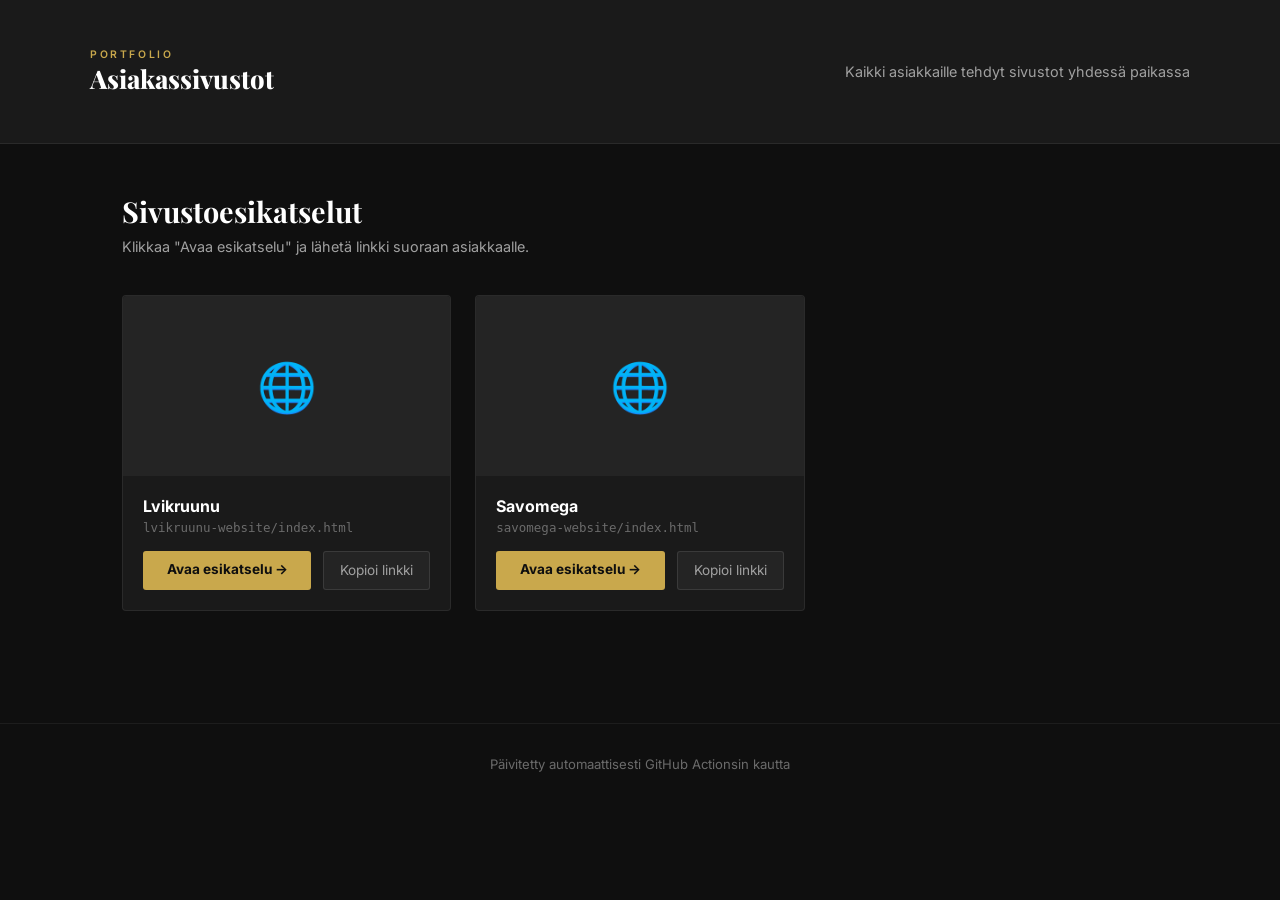
==== commit 881a3908: "Merge remote-tracking branch 'origin/main' into claude/design-electrical-services-site-QgFsL" ====
--- a/docs/index.html
+++ b/docs/index.html
@@ -1,588 +1,82 @@
 <!DOCTYPE html>
 <html lang="fi">
 <head>
-    <meta charset="UTF-8">
-    <meta name="viewport" content="width=device-width, initial-scale=1.0">
-    <title>LVI Kruunu | Ammattilaisen LVI-palvelut Tampereella – Päivystys 24/7</title>
-    <meta name="description" content="Tampereen luotetuin putkimies. 5 tähden Google-arviot. Päivystys 24/7. Kaikki LVI-työt alkaen 65€/h. Soita nyt!">
-    <link rel="preconnect" href="https://fonts.googleapis.com">
-    <link rel="preconnect" href="https://fonts.gstatic.com" crossorigin>
-    <link href="https://fonts.googleapis.com/css2?family=Inter:wght@400;500;600;700;800;900&family=Plus+Jakarta+Sans:wght@700;800&display=swap" rel="stylesheet">
-    <link rel="stylesheet" href="style.css">
+  <meta charset="UTF-8">
+  <meta name="viewport" content="width=device-width, initial-scale=1.0">
+  <title>Sivustoportfolio – Esikatselut</title>
+  <link href="https://fonts.googleapis.com/css2?family=Inter:wght@300;400;600;700;800&family=Playfair+Display:wght@700;800&display=swap" rel="stylesheet">
+  <style>
+    *,*::before,*::after{box-sizing:border-box;margin:0;padding:0}
+    :root{--gold:#C9A84C;--dark:#0F0F0F;--dark-2:#1A1A1A;--dark-3:#242424;--gray:#6B6B6B;--gray-light:#A0A0A0}
+    body{font-family:'Inter',sans-serif;background:var(--dark);color:#fff;min-height:100vh}
+    header{padding:3rem 2rem;border-bottom:1px solid rgba(255,255,255,0.07);background:var(--dark-2)}
+    .header-inner{max-width:1100px;margin:0 auto;display:flex;align-items:center;justify-content:space-between;flex-wrap:wrap;gap:1rem}
+    .logo-top{font-size:0.65rem;letter-spacing:0.25em;color:var(--gold);text-transform:uppercase;font-weight:600}
+    .logo-bottom{font-family:'Playfair Display',serif;font-size:1.6rem;font-weight:800}
+    .header-desc{color:var(--gray-light);font-size:0.9rem}
+    main{max-width:1100px;margin:0 auto;padding:3rem 2rem}
+    h2{font-family:'Playfair Display',serif;font-size:1.8rem;margin-bottom:0.5rem}
+    .subtitle{color:var(--gray-light);font-size:0.9rem;margin-bottom:2.5rem}
+    .sites-grid{display:grid;grid-template-columns:repeat(auto-fill,minmax(300px,1fr));gap:1.5rem}
+    .site-card{background:var(--dark-2);border:1px solid rgba(255,255,255,0.07);border-radius:4px;overflow:hidden;transition:border-color 0.3s,transform 0.3s}
+    .site-card:hover{border-color:rgba(201,168,76,0.4);transform:translateY(-4px)}
+    .site-preview{height:180px;background:var(--dark-3);display:flex;align-items:center;justify-content:center;font-size:3rem;position:relative;overflow:hidden}
+    .site-preview iframe{position:absolute;inset:0;width:200%;height:200%;transform:scale(0.5);transform-origin:top left;border:none;pointer-events:none}
+    .site-info{padding:1.25rem}
+    .site-name{font-weight:700;font-size:1rem;margin-bottom:0.25rem}
+    .site-path{color:var(--gray);font-size:0.78rem;font-family:monospace;margin-bottom:1rem}
+    .site-actions{display:flex;gap:0.75rem}
+    .btn-open{flex:1;background:var(--gold);color:#0F0F0F;border:none;padding:0.65rem 1rem;font-weight:700;font-size:0.85rem;border-radius:3px;text-decoration:none;text-align:center;transition:background 0.2s;cursor:pointer}
+    .btn-open:hover{background:#E8C96B}
+    .btn-copy{background:var(--dark-3);color:var(--gray-light);border:1px solid rgba(255,255,255,0.1);padding:0.65rem 1rem;font-size:0.85rem;border-radius:3px;cursor:pointer;transition:border-color 0.2s,color 0.2s;font-family:'Inter',sans-serif}
+    .btn-copy:hover{border-color:var(--gold);color:var(--gold)}
+    .btn-copy.copied{color:#4ade80;border-color:#4ade80}
+    footer{text-align:center;padding:2rem;color:var(--gray);font-size:0.82rem;border-top:1px solid rgba(255,255,255,0.06);margin-top:4rem}
+  </style>
 </head>
 <body>
-
-<!-- Sticky Top Bar - Urgency -->
-<div class="top-bar">
-    <div class="container top-bar-content">
-        <span class="top-bar-text">
-            <span class="pulse-dot"></span>
-            Päivystys 24/7 – Soita nyt, olemme paikalla tänään
-        </span>
-        <a href="tel:+358505864771" class="top-bar-phone">
-            <svg width="16" height="16" viewBox="0 0 24 24" fill="none" stroke="currentColor" stroke-width="2.5"><path d="M22 16.92v3a2 2 0 01-2.18 2 19.79 19.79 0 01-8.63-3.07 19.5 19.5 0 01-6-6 19.79 19.79 0 01-3.07-8.67A2 2 0 014.11 2h3a2 2 0 012 1.72c.127.96.361 1.903.7 2.81a2 2 0 01-.45 2.11L8.09 9.91a16 16 0 006 6l1.27-1.27a2 2 0 012.11-.45c.907.339 1.85.573 2.81.7A2 2 0 0122 16.92z"/></svg>
-            050 586 4771
-        </a>
+  <header>
+    <div class="header-inner">
+      <div>
+        <div class="logo-top">Portfolio</div>
+        <div class="logo-bottom">Asiakassivustot</div>
+      </div>
+      <div class="header-desc">Kaikki asiakkaille tehdyt sivustot yhdessä paikassa</div>
     </div>
-</div>
-
-<!-- Navigation -->
-<nav class="navbar" id="navbar">
-    <div class="container nav-content">
-        <a href="#" class="logo">
-            <span class="logo-icon">👑</span>
-            <span class="logo-text">LVI <span class="logo-highlight">Kruunu</span></span>
-        </a>
-        <div class="nav-links" id="navLinks">
-            <a href="#palvelut">Palvelut</a>
-            <a href="#miksi-me">Miksi me</a>
-            <a href="#hinnasto">Hinnasto</a>
-            <a href="#arvostelut">Arvostelut</a>
-            <a href="#ukk">UKK</a>
-            <a href="#yhteystiedot">Yhteystiedot</a>
-        </div>
-        <a href="tel:+358505864771" class="nav-cta">
-            <svg width="18" height="18" viewBox="0 0 24 24" fill="none" stroke="currentColor" stroke-width="2.5"><path d="M22 16.92v3a2 2 0 01-2.18 2 19.79 19.79 0 01-8.63-3.07 19.5 19.5 0 01-6-6 19.79 19.79 0 01-3.07-8.67A2 2 0 014.11 2h3a2 2 0 012 1.72c.127.96.361 1.903.7 2.81a2 2 0 01-.45 2.11L8.09 9.91a16 16 0 006 6l1.27-1.27a2 2 0 012.11-.45c.907.339 1.85.573 2.81.7A2 2 0 0122 16.92z"/></svg>
-            Soita nyt
-        </a>
-        <button class="mobile-menu-btn" id="mobileMenuBtn" aria-label="Avaa valikko">
-            <span></span><span></span><span></span>
-        </button>
-    </div>
-</nav>
-
-<!-- Hero Section -->
-<section class="hero">
-    <div class="hero-bg-pattern"></div>
-    <div class="container hero-content">
-        <div class="hero-text">
-            <div class="hero-badge animate-fade-in">
-                <svg width="16" height="16" viewBox="0 0 24 24" fill="currentColor"><path d="M12 2l3.09 6.26L22 9.27l-5 4.87 1.18 6.88L12 17.77l-6.18 3.25L7 14.14 2 9.27l6.91-1.01L12 2z"/></svg>
-                5.0 Google-arvosana – Tampereen luotetuin putkimies
+  </header>
+  <main>
+    <h2>Sivustoesikatselut</h2>
+    <p class="subtitle">Klikkaa "Avaa esikatselu" ja lähetä linkki suoraan asiakkaalle.</p>
+    <div class="sites-grid" id="sitesGrid"></div>
+  </main>
+  <footer>Päivitetty automaattisesti GitHub Actionsin kautta</footer>
+  <script>
+    const BASE = window.location.origin + window.location.pathname.replace('index.html','').replace(/\/$/,'');
+    // These are populated manually for docs/ fallback. The workflow generates its own.
+    const SITES = ["lvikruunu-website","savomega-website"];
+    const grid = document.getElementById('sitesGrid');
+    SITES.forEach(site => {
+      const url = BASE + '/' + site + '/index.html';
+      const label = site.replace(/-website$/,'').replace(/-/g,' ').replace(/\b\w/g, c => c.toUpperCase());
+      grid.innerHTML += `
+        <div class="site-card">
+          <div class="site-preview">🌐</div>
+          <div class="site-info">
+            <div class="site-name">${label}</div>
+            <div class="site-path">${site}/index.html</div>
+            <div class="site-actions">
+              <a class="btn-open" href="${url}" target="_blank">Avaa esikatselu →</a>
+              <button class="btn-copy" onclick="copyLink('${url}',this)">Kopioi linkki</button>
             </div>
-            <h1 class="hero-title animate-fade-in-up">
-                Putkimies joka tulee <span class="gradient-text">tänään</span> – ei ensi viikolla
-            </h1>
-            <p class="hero-subtitle animate-fade-in-up delay-1">
-                Ammattitaitoinen LVI-asentaja ovellasi jopa samana päivänä. Kaikki putkityöt, lämpöpumput ja LVI-remontit kiinteällä tuntihinnalla – ei yllätyksiä.
-            </p>
-            <div class="hero-ctas animate-fade-in-up delay-2">
-                <a href="tel:+358505864771" class="btn btn-primary btn-lg">
-                    <svg width="20" height="20" viewBox="0 0 24 24" fill="none" stroke="currentColor" stroke-width="2.5"><path d="M22 16.92v3a2 2 0 01-2.18 2 19.79 19.79 0 01-8.63-3.07 19.5 19.5 0 01-6-6 19.79 19.79 0 01-3.07-8.67A2 2 0 014.11 2h3a2 2 0 012 1.72c.127.96.361 1.903.7 2.81a2 2 0 01-.45 2.11L8.09 9.91a16 16 0 006 6l1.27-1.27a2 2 0 012.11-.45c.907.339 1.85.573 2.81.7A2 2 0 0122 16.92z"/></svg>
-                    Soita: 050 586 4771
-                </a>
-                <a href="#hinnasto" class="btn btn-outline btn-lg">
-                    Katso hinnasto
-                    <svg width="16" height="16" viewBox="0 0 24 24" fill="none" stroke="currentColor" stroke-width="2.5"><path d="M7 17l9.2-9.2M17 17V7.8H7.8"/></svg>
-                </a>
-            </div>
-            <div class="hero-trust animate-fade-in-up delay-3">
-                <div class="trust-item">
-                    <svg width="20" height="20" viewBox="0 0 24 24" fill="none" stroke="#10b981" stroke-width="2.5"><path d="M22 11.08V12a10 10 0 11-5.93-9.14"/><polyline points="22 4 12 14.01 9 11.01"/></svg>
-                    Ilmainen neuvonta
-                </div>
-                <div class="trust-item">
-                    <svg width="20" height="20" viewBox="0 0 24 24" fill="none" stroke="#10b981" stroke-width="2.5"><path d="M22 11.08V12a10 10 0 11-5.93-9.14"/><polyline points="22 4 12 14.01 9 11.01"/></svg>
-                    Selkeä kiinteä hinta
-                </div>
-                <div class="trust-item">
-                    <svg width="20" height="20" viewBox="0 0 24 24" fill="none" stroke="#10b981" stroke-width="2.5"><path d="M22 11.08V12a10 10 0 11-5.93-9.14"/><polyline points="22 4 12 14.01 9 11.01"/></svg>
-                    Paikalla tänään
-                </div>
-            </div>
-        </div>
-        <div class="hero-visual animate-fade-in-left delay-2">
-            <div class="hero-card">
-                <div class="hero-card-header">
-                    <span class="status-live">
-                        <span class="pulse-dot-green"></span>
-                        Vapaa tänään
-                    </span>
-                </div>
-                <div class="hero-card-avatar">
-                    <div class="avatar-placeholder">JL</div>
-                </div>
-                <h3>Joonas Lehtinen</h3>
-                <p class="hero-card-role">LVI-asentaja & Yrittäjä</p>
-                <div class="hero-card-stats">
-                    <div class="stat">
-                        <span class="stat-value">5.0</span>
-                        <span class="stat-label">Google ★</span>
-                    </div>
-                    <div class="stat-divider"></div>
-                    <div class="stat">
-                        <span class="stat-value">24/7</span>
-                        <span class="stat-label">Päivystys</span>
-                    </div>
-                    <div class="stat-divider"></div>
-                    <div class="stat">
-                        <span class="stat-value">100%</span>
-                        <span class="stat-label">Tyytyväisiä</span>
-                    </div>
-                </div>
-                <a href="tel:+358505864771" class="btn btn-primary" style="width:100%;margin-top:1.5rem;">
-                    Soita suoraan Joonakselle
-                </a>
-            </div>
-        </div>
-    </div>
-    <div class="hero-logos">
-        <div class="container">
-            <p class="logos-label">Palvelemme koko Pirkanmaan alueella</p>
-            <div class="logos-list">
-                <span>Tampere</span>
-                <span class="dot">•</span>
-                <span>Kangasala</span>
-                <span class="dot">•</span>
-                <span>Nokia</span>
-                <span class="dot">•</span>
-                <span>Ylöjärvi</span>
-                <span class="dot">•</span>
-                <span>Lempäälä</span>
-                <span class="dot">•</span>
-                <span>Pirkkala</span>
-                <span class="dot">•</span>
-                <span>Orivesi</span>
-            </div>
-        </div>
-    </div>
-</section>
-
-<!-- Problem / Agitation Section -->
-<section class="problem-section">
-    <div class="container">
-        <div class="problem-grid">
-            <div class="problem-card" data-animate>
-                <div class="problem-icon">😤</div>
-                <h3>Putkimies ei vastaa puhelimeen?</h3>
-                <p>Me vastaamme aina – myös iltaisin ja viikonloppuisin. Päivystys 24/7.</p>
-            </div>
-            <div class="problem-card" data-animate>
-                <div class="problem-icon">😰</div>
-                <h3>Pelkäätkö yllätys&shy;laskua?</h3>
-                <p>Meillä selkeä kiinteä tuntihinta. Tiedät aina etukäteen mitä maksat.</p>
-            </div>
-            <div class="problem-card" data-animate>
-                <div class="problem-icon">⏳</div>
-                <h3>Joutuuko odottamaan viikkoja?</h3>
-                <p>Reagoimme nopeasti – usein paikalla jo samana päivänä kun soitat.</p>
-            </div>
-        </div>
-    </div>
-</section>
-
-<!-- Services Section -->
-<section class="services-section" id="palvelut">
-    <div class="container">
-        <div class="section-header" data-animate>
-            <span class="section-badge">Palvelumme</span>
-            <h2 class="section-title">Kaikki LVI-työt yhdestä paikasta</h2>
-            <p class="section-subtitle">Hanan vaihdosta koko talon energiaremonttiin – hoidamme kaiken ammattitaidolla ja takuulla.</p>
-        </div>
-        <div class="services-grid">
-            <div class="service-card" data-animate>
-                <div class="service-icon">
-                    <svg width="32" height="32" viewBox="0 0 24 24" fill="none" stroke="currentColor" stroke-width="1.5"><path d="M4 14c0-4.5 6-8 6-8s6 3.5 6 8a6 6 0 01-12 0z"/><path d="M10 14a2 2 0 004 0c0-1.5-2-3-2-3s-2 1.5-2 3z"/></svg>
-                </div>
-                <h3>Putkityöt</h3>
-                <p>Kaikki putkityöt ammattitaidolla: hanojen vaihdot, vuotokorjaukset, viemärityöt, vesijohtoasennukset ja uudisasennukset.</p>
-                <ul class="service-features">
-                    <li>Vuotojen paikannus & korjaus</li>
-                    <li>Hanojen & WC-istuinten vaihto</li>
-                    <li>Pesukoneiden asennukset</li>
-                </ul>
-            </div>
-            <div class="service-card featured" data-animate>
-                <div class="service-popular">Suosituin</div>
-                <div class="service-icon">
-                    <svg width="32" height="32" viewBox="0 0 24 24" fill="none" stroke="currentColor" stroke-width="1.5"><path d="M12 3v1m0 16v1m9-9h-1M4 12H3m15.364 6.364l-.707-.707M6.343 6.343l-.707-.707m12.728 0l-.707.707M6.343 17.657l-.707.707"/><circle cx="12" cy="12" r="4"/></svg>
-                </div>
-                <h3>Lämpöpumput</h3>
-                <p>Maalämpö, ilmalämpö ja ilma-vesilämpöpumppujen myynti, asennus ja huolto. Säästä energiakustannuksissa jopa 70%.</p>
-                <ul class="service-features">
-                    <li>Maalämpöpumput</li>
-                    <li>Ilmalämpöpumput</li>
-                    <li>Ilma-vesilämpöpumput</li>
-                </ul>
-            </div>
-            <div class="service-card" data-animate>
-                <div class="service-icon">
-                    <svg width="32" height="32" viewBox="0 0 24 24" fill="none" stroke="currentColor" stroke-width="1.5"><rect x="3" y="3" width="18" height="18" rx="2"/><path d="M3 9h18M9 21V9"/></svg>
-                </div>
-                <h3>LVI-remontit</h3>
-                <p>Kylpyhuoneremontit, lämmitysjärjestelmien uusinnat, patterien asennukset ja kokonaisvaltaiset LVI-projektit.</p>
-                <ul class="service-features">
-                    <li>Kylpyhuoneremontit</li>
-                    <li>Patterien asennukset</li>
-                    <li>Lattialämmitykset</li>
-                </ul>
-            </div>
-            <div class="service-card" data-animate>
-                <div class="service-icon">
-                    <svg width="32" height="32" viewBox="0 0 24 24" fill="none" stroke="currentColor" stroke-width="1.5"><path d="M14.7 6.3a1 1 0 000 1.4l1.6 1.6a1 1 0 001.4 0l3.77-3.77a6 6 0 01-7.94 7.94l-6.91 6.91a2.12 2.12 0 01-3-3l6.91-6.91a6 6 0 017.94-7.94l-3.76 3.76z"/></svg>
-                </div>
-                <h3>Huolto & Ylläpito</h3>
-                <p>Lämpöpumppujen huolto, LVI-laitteiden kunnossapito ja ennaltaehkäisevä huolto – pidämme laitteistosi kunnossa.</p>
-                <ul class="service-features">
-                    <li>Lämpöpumppuhuollot</li>
-                    <li>Vuosihuollot</li>
-                    <li>Hätäkorjaukset 24/7</li>
-                </ul>
-            </div>
-        </div>
-    </div>
-</section>
-
-<!-- Why Us Section -->
-<section class="why-section" id="miksi-me">
-    <div class="container">
-        <div class="section-header" data-animate>
-            <span class="section-badge">Miksi LVI Kruunu</span>
-            <h2 class="section-title">Emme ole vain putkimies – olemme <span class="gradient-text">ratkaisu</span></h2>
-        </div>
-        <div class="why-grid">
-            <div class="why-card" data-animate>
-                <div class="why-number">01</div>
-                <h3>Samana päivänä paikalla</h3>
-                <p>Kun putki vuotaa, et voi odottaa. Siksi reagoimme nopeasti ja olemme usein paikalla saman päivän aikana.</p>
-            </div>
-            <div class="why-card" data-animate>
-                <div class="why-number">02</div>
-                <h3>Ei piilokustannuksia</h3>
-                <p>Selkeä tuntihinta, ei yllätyksiä. Kerromme aina etukäteen mitä työ tulee maksamaan.</p>
-            </div>
-            <div class="why-card" data-animate>
-                <div class="why-number">03</div>
-                <h3>100% tyytyväisyys</h3>
-                <p>Jokainen asiakkaamme on antanut täydet 5 tähteä. Se kertoo enemmän kuin tuhat sanaa.</p>
-            </div>
-            <div class="why-card" data-animate>
-                <div class="why-number">04</div>
-                <h3>Ilmainen neuvonta</h3>
-                <p>Etkö ole varma mitä tarvitset? Soita ja kysy – neuvomme aina ilmaiseksi eikä soittaminen sido sinua mihinkään.</p>
-            </div>
-            <div class="why-card" data-animate>
-                <div class="why-number">05</div>
-                <h3>Yksi yhteys&shy;henkilö</h3>
-                <p>Joonas hoitaa työn alusta loppuun. Ei alihankkijaketjuja, ei välikäsiä – henkilökohtaista palvelua.</p>
-            </div>
-            <div class="why-card" data-animate>
-                <div class="why-number">06</div>
-                <h3>Koko Pirkanmaa</h3>
-                <p>Palvelemme Tampereen lisäksi Kangasalaa, Nokiaa, Ylöjärveä, Lempäälää, Pirkkalaa ja Orivettä.</p>
-            </div>
-        </div>
-    </div>
-</section>
-
-<!-- Pricing Section -->
-<section class="pricing-section" id="hinnasto">
-    <div class="container">
-        <div class="section-header" data-animate>
-            <span class="section-badge">Selkeä hinnoittelu</span>
-            <h2 class="section-title">Tiedät aina mitä maksat</h2>
-            <p class="section-subtitle">Ei piilokustannuksia, ei yllätyksiä. Kaikki hinnat sisältävät ALV:n.</p>
-        </div>
-        <div class="pricing-grid">
-            <div class="pricing-card" data-animate>
-                <div class="pricing-header">
-                    <h3>Pikatyö</h3>
-                    <p>Alle tunnin kestävät työt</p>
-                </div>
-                <div class="pricing-price">
-                    <span class="price-amount">100</span>
-                    <span class="price-unit">€/h</span>
-                </div>
-                <ul class="pricing-features">
-                    <li>
-                        <svg width="16" height="16" viewBox="0 0 24 24" fill="none" stroke="#10b981" stroke-width="3"><polyline points="20 6 9 17 4 12"/></svg>
-                        Hanan vaihto
-                    </li>
-                    <li>
-                        <svg width="16" height="16" viewBox="0 0 24 24" fill="none" stroke="#10b981" stroke-width="3"><polyline points="20 6 9 17 4 12"/></svg>
-                        Pieni vuotokorjaus
-                    </li>
-                    <li>
-                        <svg width="16" height="16" viewBox="0 0 24 24" fill="none" stroke="#10b981" stroke-width="3"><polyline points="20 6 9 17 4 12"/></svg>
-                        WC-istuimen vaihto
-                    </li>
-                    <li>
-                        <svg width="16" height="16" viewBox="0 0 24 24" fill="none" stroke="#10b981" stroke-width="3"><polyline points="20 6 9 17 4 12"/></svg>
-                        Nopea diagnosointi
-                    </li>
-                </ul>
-                <a href="tel:+358505864771" class="btn btn-outline" style="width:100%">Soita ja varaa</a>
-            </div>
-            <div class="pricing-card pricing-featured" data-animate>
-                <div class="pricing-best">Paras arvo</div>
-                <div class="pricing-header">
-                    <h3>Tuntityö</h3>
-                    <p>2 tuntia tai enemmän</p>
-                </div>
-                <div class="pricing-price">
-                    <span class="price-amount">65</span>
-                    <span class="price-unit">€/h</span>
-                </div>
-                <ul class="pricing-features">
-                    <li>
-                        <svg width="16" height="16" viewBox="0 0 24 24" fill="none" stroke="#10b981" stroke-width="3"><polyline points="20 6 9 17 4 12"/></svg>
-                        Kaikki putkityöt
-                    </li>
-                    <li>
-                        <svg width="16" height="16" viewBox="0 0 24 24" fill="none" stroke="#10b981" stroke-width="3"><polyline points="20 6 9 17 4 12"/></svg>
-                        Lämpöpumppuasennukset
-                    </li>
-                    <li>
-                        <svg width="16" height="16" viewBox="0 0 24 24" fill="none" stroke="#10b981" stroke-width="3"><polyline points="20 6 9 17 4 12"/></svg>
-                        Kylpyhuoneremontit
-                    </li>
-                    <li>
-                        <svg width="16" height="16" viewBox="0 0 24 24" fill="none" stroke="#10b981" stroke-width="3"><polyline points="20 6 9 17 4 12"/></svg>
-                        LVI-remontit
-                    </li>
-                    <li>
-                        <svg width="16" height="16" viewBox="0 0 24 24" fill="none" stroke="#10b981" stroke-width="3"><polyline points="20 6 9 17 4 12"/></svg>
-                        Säästä 35% tuntihinnasta
-                    </li>
-                </ul>
-                <a href="tel:+358505864771" class="btn btn-primary" style="width:100%">Soita ja varaa</a>
-            </div>
-            <div class="pricing-card" data-animate>
-                <div class="pricing-header">
-                    <h3>Kilometrikorvaus</h3>
-                    <p>Matkakulut</p>
-                </div>
-                <div class="pricing-price">
-                    <span class="price-amount">1,35</span>
-                    <span class="price-unit">€/km</span>
-                </div>
-                <ul class="pricing-features">
-                    <li>
-                        <svg width="16" height="16" viewBox="0 0 24 24" fill="none" stroke="#10b981" stroke-width="3"><polyline points="20 6 9 17 4 12"/></svg>
-                        Tampere & lähikunnat
-                    </li>
-                    <li>
-                        <svg width="16" height="16" viewBox="0 0 24 24" fill="none" stroke="#10b981" stroke-width="3"><polyline points="20 6 9 17 4 12"/></svg>
-                        Ei muita piilomaksuja
-                    </li>
-                    <li>
-                        <svg width="16" height="16" viewBox="0 0 24 24" fill="none" stroke="#10b981" stroke-width="3"><polyline points="20 6 9 17 4 12"/></svg>
-                        Kaikki sis. ALV
-                    </li>
-                    <li>
-                        <svg width="16" height="16" viewBox="0 0 24 24" fill="none" stroke="#10b981" stroke-width="3"><polyline points="20 6 9 17 4 12"/></svg>
-                        Kotitalousvähennys&shy;kelpoinen
-                    </li>
-                </ul>
-                <a href="tel:+358505864771" class="btn btn-outline" style="width:100%">Kysy tarjous</a>
-            </div>
-        </div>
-        <div class="pricing-note" data-animate>
-            <svg width="20" height="20" viewBox="0 0 24 24" fill="none" stroke="currentColor" stroke-width="2"><circle cx="12" cy="12" r="10"/><path d="M12 16v-4M12 8h.01"/></svg>
-            <p><strong>Muista kotitalousvähennys!</strong> Voit vähentää LVI-työn osuuden verotuksessa. Kerromme mielellämme lisää – soita ja kysy!</p>
-        </div>
-    </div>
-</section>
-
-<!-- Reviews Section -->
-<section class="reviews-section" id="arvostelut">
-    <div class="container">
-        <div class="section-header" data-animate>
-            <span class="section-badge">Asiakkaiden kokemuksia</span>
-            <h2 class="section-title">Älä usko meitä – usko <span class="gradient-text">asiakkaitamme</span></h2>
-            <div class="reviews-summary">
-                <div class="stars">★★★★★</div>
-                <span>5.0 / 5 – Google-arviot</span>
-            </div>
-        </div>
-        <div class="reviews-grid">
-            <div class="review-card" data-animate>
-                <div class="review-stars">★★★★★</div>
-                <p class="review-text">"LVI Kruunun Joonas Lehtisen asiakaspalveluasenne on sellaista <strong>kruununjalokiviainesta</strong> – sydämellisen pyyteetöntä ja supernopeaa."</p>
-                <div class="review-author">
-                    <div class="review-avatar">T</div>
-                    <div>
-                        <strong>Tyytyväinen asiakas</strong>
-                        <span>Google-arvostelu</span>
-                    </div>
-                </div>
-            </div>
-            <div class="review-card" data-animate>
-                <div class="review-stars">★★★★★</div>
-                <p class="review-text">"Nyt on putkimies, jonka <strong>sanaan voi luottaa</strong> ja hänen kanssaan on helppo ja mukava toimia! Auttoi perhettämme hädän keskellä ja toteutti toimivan ratkaisun nopealla aikataululla."</p>
-                <div class="review-author">
-                    <div class="review-avatar">K</div>
-                    <div>
-                        <strong>Kiitollinen perhe</strong>
-                        <span>Google-arvostelu</span>
-                    </div>
-                </div>
-            </div>
-            <div class="review-card" data-animate>
-                <div class="review-stars">★★★★★</div>
-                <p class="review-text">"Very good and neat washing machine installation. Fast, helpful and smiling employee. Good prices. <strong>10/10 would recommend.</strong>"</p>
-                <div class="review-author">
-                    <div class="review-avatar">M</div>
-                    <div>
-                        <strong>Happy customer</strong>
-                        <span>Google-arvostelu</span>
-                    </div>
-                </div>
-            </div>
-            <div class="review-card" data-animate>
-                <div class="review-stars">★★★★★</div>
-                <p class="review-text">"Erinomaisen hyvää, <strong>laadukasta ja täsmällistä palvelua</strong>. Ammattimaista palvelua kaikin puolin. Suosittelen!"</p>
-                <div class="review-author">
-                    <div class="review-avatar">S</div>
-                    <div>
-                        <strong>Suositteleva asiakas</strong>
-                        <span>Google-arvostelu</span>
-                    </div>
-                </div>
-            </div>
-        </div>
-        <div class="reviews-cta" data-animate>
-            <p>Liity tyytyväisten asiakkaiden joukkoon</p>
-            <a href="tel:+358505864771" class="btn btn-primary btn-lg">
-                <svg width="20" height="20" viewBox="0 0 24 24" fill="none" stroke="currentColor" stroke-width="2.5"><path d="M22 16.92v3a2 2 0 01-2.18 2 19.79 19.79 0 01-8.63-3.07 19.5 19.5 0 01-6-6 19.79 19.79 0 01-3.07-8.67A2 2 0 014.11 2h3a2 2 0 012 1.72c.127.96.361 1.903.7 2.81a2 2 0 01-.45 2.11L8.09 9.91a16 16 0 006 6l1.27-1.27a2 2 0 012.11-.45c.907.339 1.85.573 2.81.7A2 2 0 0122 16.92z"/></svg>
-                Soita nyt: 050 586 4771
-            </a>
-        </div>
-    </div>
-</section>
-
-<!-- FAQ Section -->
-<section class="faq-section" id="ukk">
-    <div class="container">
-        <div class="section-header" data-animate>
-            <span class="section-badge">Usein kysyttyä</span>
-            <h2 class="section-title">Kysymyksiä? Meillä on vastauksia.</h2>
-        </div>
-        <div class="faq-grid" data-animate>
-            <details class="faq-item">
-                <summary>
-                    Kuinka nopeasti pääsette paikalle?
-                    <svg width="20" height="20" viewBox="0 0 24 24" fill="none" stroke="currentColor" stroke-width="2.5"><path d="M6 9l6 6 6-6"/></svg>
-                </summary>
-                <p>Useimmissa tapauksissa pääsemme paikalle saman päivän aikana. Kiireellisissä tapauksissa (esim. putkivuoto) pyrimme olemaan paikalla mahdollisimman nopeasti – päivystämme 24/7.</p>
-            </details>
-            <details class="faq-item">
-                <summary>
-                    Mitä alueita palvelette?
-                    <svg width="20" height="20" viewBox="0 0 24 24" fill="none" stroke="currentColor" stroke-width="2.5"><path d="M6 9l6 6 6-6"/></svg>
-                </summary>
-                <p>Palvelemme koko Pirkanmaan alueella: Tampere, Kangasala, Nokia, Ylöjärvi, Lempäälä, Pirkkala, Orivesi ja lähikunnat. Kilometrikorvaus on vain 1,35 €/km.</p>
-            </details>
-            <details class="faq-item">
-                <summary>
-                    Saanko kotitalousvähennyksen?
-                    <svg width="20" height="20" viewBox="0 0 24 24" fill="none" stroke="currentColor" stroke-width="2.5"><path d="M6 9l6 6 6-6"/></svg>
-                </summary>
-                <p>Kyllä! LVI-asennustyöt ovat kotitalousvähennyskelpoisia. Tämä tarkoittaa merkittävää säästöä verotuksessa. Autamme mielellämme kotitalousvähennyksen hakemisessa.</p>
-            </details>
-            <details class="faq-item">
-                <summary>
-                    Paljonko lämpöpumpun asennus maksaa?
-                    <svg width="20" height="20" viewBox="0 0 24 24" fill="none" stroke="currentColor" stroke-width="2.5"><path d="M6 9l6 6 6-6"/></svg>
-                </summary>
-                <p>Hinta riippuu pumpputyypistä ja kohteesta. Ilmalämpöpumpun asennus on yleensä edullisin vaihtoehto. Soita meille niin annamme tarkan tarjouksen juuri sinun kohteeseen – neuvonta on aina ilmaista!</p>
-            </details>
-            <details class="faq-item">
-                <summary>
-                    Teettekö myös pieniä töitä?
-                    <svg width="20" height="20" viewBox="0 0 24 24" fill="none" stroke="currentColor" stroke-width="2.5"><path d="M6 9l6 6 6-6"/></svg>
-                </summary>
-                <p>Ehdottomasti! Teemme kaiken hanan vaihdosta koko talon energiaremonttiin. Mikään työ ei ole liian pieni tai liian suuri.</p>
-            </details>
-            <details class="faq-item">
-                <summary>
-                    Onko neuvonta maksullista?
-                    <svg width="20" height="20" viewBox="0 0 24 24" fill="none" stroke="currentColor" stroke-width="2.5"><path d="M6 9l6 6 6-6"/></svg>
-                </summary>
-                <p>Ei! Neuvonta on aina ilmaista. Soita rohkeasti ja kysy – autamme mielellämme selvittämään mitä sinun tilanteessasi kannattaa tehdä. Soittaminen ei sido sinua mihinkään.</p>
-            </details>
-        </div>
-    </div>
-</section>
-
-<!-- CTA Section -->
-<section class="cta-section">
-    <div class="container">
-        <div class="cta-card" data-animate>
-            <h2>Onko sinulla LVI-ongelma?</h2>
-            <p>Soita nyt ja saat ilmaisen neuvonnan. Olemme paikalla usein jo tänään. Ei velvoitteita – kerromme suoraan mitä työ vaatii ja mitä se maksaa.</p>
-            <div class="cta-buttons">
-                <a href="tel:+358505864771" class="btn btn-white btn-lg">
-                    <svg width="20" height="20" viewBox="0 0 24 24" fill="none" stroke="currentColor" stroke-width="2.5"><path d="M22 16.92v3a2 2 0 01-2.18 2 19.79 19.79 0 01-8.63-3.07 19.5 19.5 0 01-6-6 19.79 19.79 0 01-3.07-8.67A2 2 0 014.11 2h3a2 2 0 012 1.72c.127.96.361 1.903.7 2.81a2 2 0 01-.45 2.11L8.09 9.91a16 16 0 006 6l1.27-1.27a2 2 0 012.11-.45c.907.339 1.85.573 2.81.7A2 2 0 0122 16.92z"/></svg>
-                    050 586 4771
-                </a>
-                <a href="mailto:joonas@lvikruunu.fi" class="btn btn-outline-white btn-lg">
-                    joonas@lvikruunu.fi
-                </a>
-            </div>
-            <p class="cta-note">Päivystys 24/7 – myös iltaisin ja viikonloppuisin</p>
-        </div>
-    </div>
-</section>
-
-<!-- Contact / Footer Section -->
-<section class="contact-section" id="yhteystiedot">
-    <div class="container">
-        <div class="contact-grid">
-            <div class="contact-info">
-                <div class="logo" style="margin-bottom:1.5rem;">
-                    <span class="logo-icon">👑</span>
-                    <span class="logo-text">LVI <span class="logo-highlight">Kruunu</span></span>
-                </div>
-                <p>Ammattilaisen LVI-palvelut Tampereella ja koko Pirkanmaalla. Luotettu kumppani kaikissa putki-, lämmitys- ja ilmanvaihtotöissä.</p>
-                <div class="contact-details">
-                    <div class="contact-item">
-                        <svg width="20" height="20" viewBox="0 0 24 24" fill="none" stroke="currentColor" stroke-width="2"><path d="M22 16.92v3a2 2 0 01-2.18 2 19.79 19.79 0 01-8.63-3.07 19.5 19.5 0 01-6-6 19.79 19.79 0 01-3.07-8.67A2 2 0 014.11 2h3a2 2 0 012 1.72c.127.96.361 1.903.7 2.81a2 2 0 01-.45 2.11L8.09 9.91a16 16 0 006 6l1.27-1.27a2 2 0 012.11-.45c.907.339 1.85.573 2.81.7A2 2 0 0122 16.92z"/></svg>
-                        <a href="tel:+358505864771">050 586 4771</a>
-                    </div>
-                    <div class="contact-item">
-                        <svg width="20" height="20" viewBox="0 0 24 24" fill="none" stroke="currentColor" stroke-width="2"><path d="M4 4h16c1.1 0 2 .9 2 2v12c0 1.1-.9 2-2 2H4c-1.1 0-2-.9-2-2V6c0-1.1.9-2 2-2z"/><polyline points="22,6 12,13 2,6"/></svg>
-                        <a href="mailto:joonas@lvikruunu.fi">joonas@lvikruunu.fi</a>
-                    </div>
-                    <div class="contact-item">
-                        <svg width="20" height="20" viewBox="0 0 24 24" fill="none" stroke="currentColor" stroke-width="2"><path d="M21 10c0 7-9 13-9 13s-9-6-9-13a9 9 0 0118 0z"/><circle cx="12" cy="10" r="3"/></svg>
-                        <span>Tampere & koko Pirkanmaa</span>
-                    </div>
-                    <div class="contact-item">
-                        <svg width="20" height="20" viewBox="0 0 24 24" fill="none" stroke="currentColor" stroke-width="2"><rect x="2" y="3" width="20" height="14" rx="2"/><path d="M8 21h8M12 17v4"/></svg>
-                        <span>Y-tunnus: 3393873-2</span>
-                    </div>
-                </div>
-            </div>
-            <div class="contact-links">
-                <h4>Palvelut</h4>
-                <a href="#palvelut">Putkityöt</a>
-                <a href="#palvelut">Lämpöpumput</a>
-                <a href="#palvelut">LVI-remontit</a>
-                <a href="#palvelut">Huolto & Ylläpito</a>
-            </div>
-            <div class="contact-links">
-                <h4>Tietoa</h4>
-                <a href="#miksi-me">Miksi LVI Kruunu</a>
-                <a href="#hinnasto">Hinnasto</a>
-                <a href="#arvostelut">Arvostelut</a>
-                <a href="#ukk">UKK</a>
-            </div>
-        </div>
-        <div class="footer-bottom">
-            <p>&copy; 2025 LVI Kruunu. Kaikki oikeudet pidätetään.</p>
-        </div>
-    </div>
-</section>
-
-<!-- Floating CTA (Mobile) -->
-<div class="floating-cta">
-    <a href="tel:+358505864771" class="btn btn-primary btn-lg floating-btn">
-        <svg width="22" height="22" viewBox="0 0 24 24" fill="none" stroke="currentColor" stroke-width="2.5"><path d="M22 16.92v3a2 2 0 01-2.18 2 19.79 19.79 0 01-8.63-3.07 19.5 19.5 0 01-6-6 19.79 19.79 0 01-3.07-8.67A2 2 0 014.11 2h3a2 2 0 012 1.72c.127.96.361 1.903.7 2.81a2 2 0 01-.45 2.11L8.09 9.91a16 16 0 006 6l1.27-1.27a2 2 0 012.11-.45c.907.339 1.85.573 2.81.7A2 2 0 0122 16.92z"/></svg>
-        Soita nyt
-    </a>
-</div>
-
-<script src="script.js"></script>
+          </div>
+        </div>`;
+    });
+    function copyLink(url,btn){
+      navigator.clipboard.writeText(url).then(()=>{
+        btn.textContent='✓ Kopioitu!';btn.classList.add('copied');
+        setTimeout(()=>{btn.textContent='Kopioi linkki';btn.classList.remove('copied')},2000);
+      });
+    }
+  </script>
 </body>
 </html>
